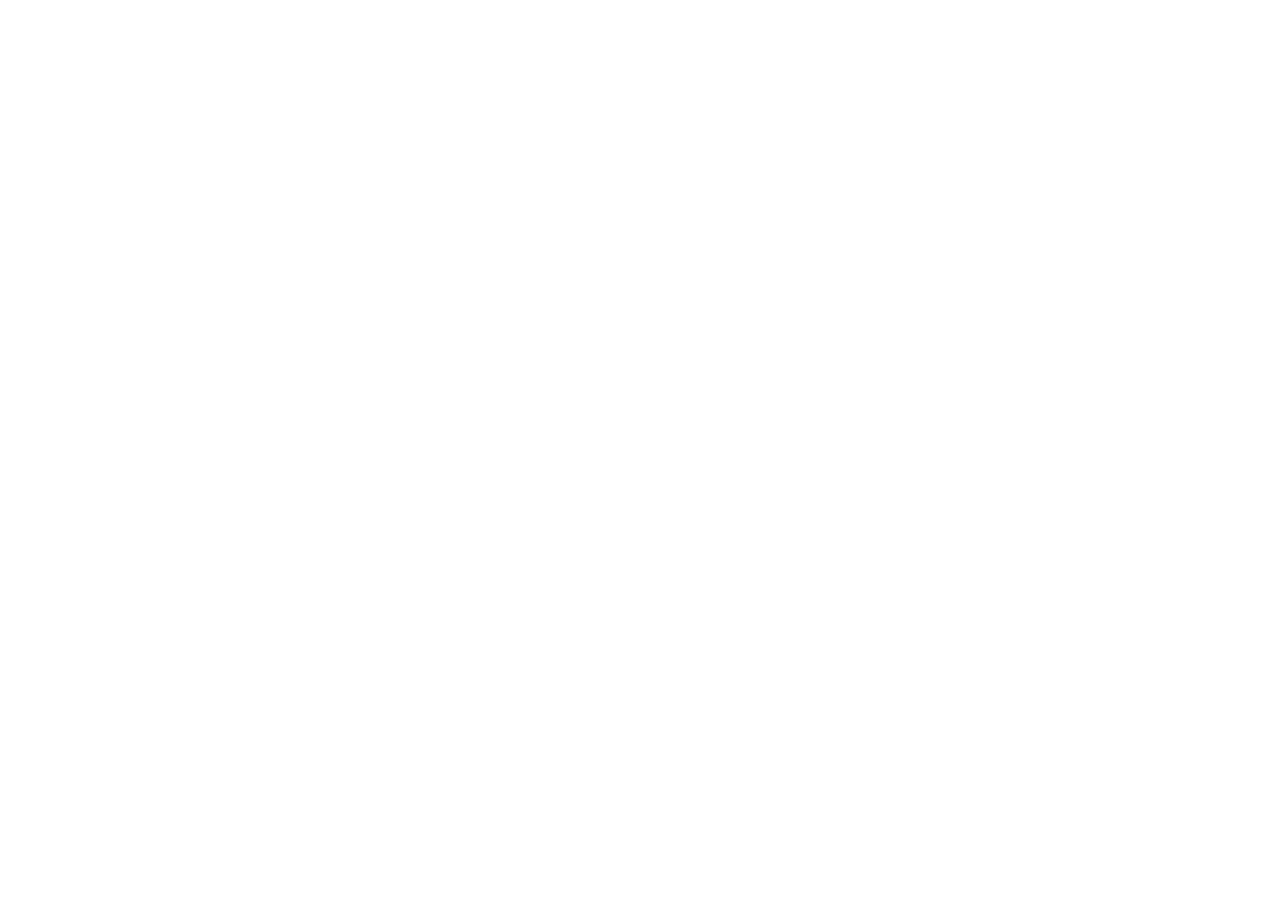
==== index.html @ a68afccc "添加login" ====
<!DOCTYPE html>
<html lang="en">

<head>
    <meta charset="UTF-8">
    <meta http-equiv="X-UA-Compatible" content="IE=edge">
    <meta name="viewport" content="width=device-width, initial-scale=1.0">
    <title>Document</title>
</head>

<body>

</body>

</html>
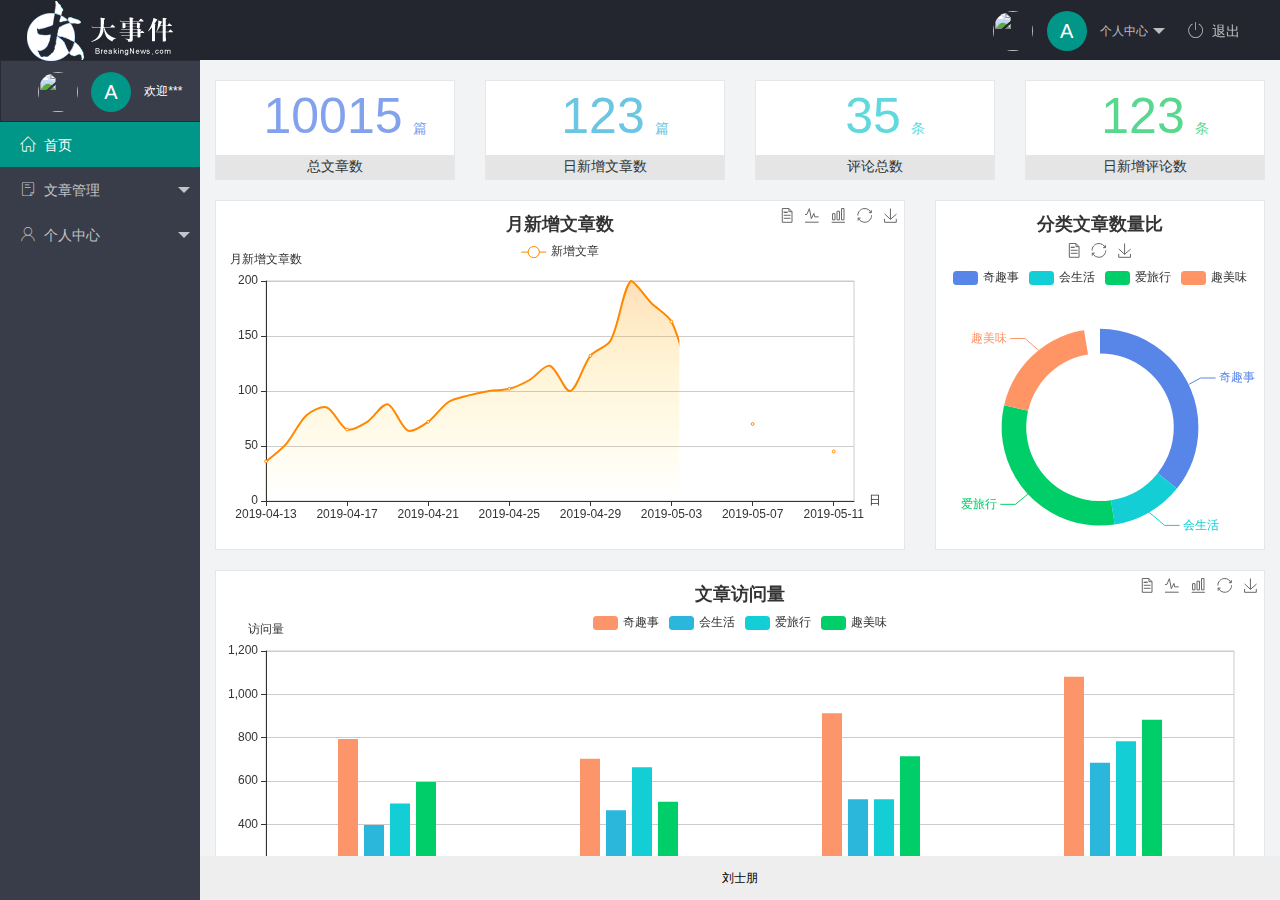
==== commit f83ea9ed: "完成了index的操作" ====
--- a/index.html
+++ b/index.html
@@ -5,10 +5,97 @@
     <meta charset="UTF-8">
     <meta http-equiv="X-UA-Compatible" content="IE=edge">
     <meta name="viewport" content="width=device-width, initial-scale=1.0">
+    <link rel="stylesheet" href="./assets/lib/layui/css/layui.css">
+    <link rel="stylesheet" href="./assets/fonts/iconfont.css">
+
+    <link rel="stylesheet" href="./assets/css/index.css">
+
     <title>Document</title>
 </head>
 
 <body>
+    <div class="layui-layout layui-layout-admin">
+        <div class="layui-header">
+            <div class="layui-logo">
+                <img src="./assets/images/logo.png" alt="">
+            </div>
+            <!-- 头部区域（可配合layui 已有的水平导航） -->
+            <ul class="layui-nav layui-layout-left">
+                <!-- 移动端显示 -->
+                <li class="layui-nav-item layui-show-xs-inline-block layui-hide-sm" lay-header-event="menuLeft">
+                    <i class="layui-icon layui-icon-spread-left"></i>
+                </li>
+            </ul>
+            <ul class="layui-nav layui-layout-right">
+                <li class="layui-nav-item layui-hide layui-show-md-inline-block">
+                    <a href="javascript:;" class="userinfo">
+                        <img src="https://tva1.sinaimg.cn/crop.0.0.118.118.180/5db11ff4gw1e77d3nqrv8j203b03cweg.jpg"
+                            class="layui-nav-img">
+                        <span class="text-avatar">A</span>
+                        个人中心
+                    </a>
+                    <dl class="layui-nav-child">
+                        <dd><a href="">基本资料</a></dd>
+                        <dd><a href="">更换头像</a></dd>
+                        <dd><a href="">重置密码</a></dd>
+                    </dl>
+                </li>
+                <li class="layui-nav-item" lay-header-event="menuRight" lay-unselect>
+                    <a href="javascript:;" id="btnLogout"><span class="iconfont icon-tuichu"></span>退出</a>
+                </li>
+            </ul>
+        </div>
+
+        <div class="layui-side layui-bg-black">
+            <div class="layui-side-scroll">
+                <div class="userinfo">
+                    <img src="https://tva1.sinaimg.cn/crop.0.0.118.118.180/5db11ff4gw1e77d3nqrv8j203b03cweg.jpg"
+                        class="layui-nav-img">
+                    <span class="text-avatar">A</span>
+
+                    <span id="welcome">欢迎***</span>
+                </div>
+
+                <!-- 左侧导航区域（可配合layui已有的垂直导航） -->
+                <ul class="layui-nav layui-nav-tree" lay-shrink="all">
+
+                    <li class="layui-nav-item layui-this">
+                        <a href="./home/dashboard.html" target="fm"><span class="iconfont icon-home"></span>首页</a>
+                    </li>
+                    <li class="layui-nav-item ">
+                        <a class="" href="javascript:;"><span class="iconfont icon-16"></span>文章管理</a>
+                        <dl class="layui-nav-child  ">
+                            <dd><a href="javascript:;"><i class="layui-icon layui-icon-app"></i>文章类别</a></dd>
+                            <dd><a href="javascript:;"><i class="layui-icon layui-icon-app"></i>文章列表</a></dd>
+                            <dd><a href="javascript:;"><i class="layui-icon layui-icon-app"></i>发布文章</a></dd>
+                        </dl>
+                    </li>
+                    <li class="layui-nav-item">
+                        <a href="javascript:;"><span class="iconfont icon-user"></span>个人中心</a>
+                        <dl class="layui-nav-child">
+                            <dd><a href="javascript:;">基本资料</a></dd>
+                            <dd><a href="javascript:;">更换头像</a></dd>
+                            <dd><a href="javascript:;">重置密码</a></dd>
+                        </dl>
+                    </li>
+                </ul>
+            </div>
+        </div>
+
+        <div class="layui-body">
+            <!-- 内容主体区域 -->
+            <iframe src="./home/dashboard.html" frameborder="0" name="fm" class="fm"></iframe>
+        </div>
+
+        <div class="layui-footer">
+            <!-- 底部固定区域 -->
+            刘士朋
+        </div>
+    </div>
+    <script src="./assets/lib/layui/layui.all.js"></script>
+    <script src="./assets/lib/jquery.js"></script>
+    <script src="./assets/js/baseAPI.js"></script>
+    <script src="./assets/js/index.js"></script>
 
 </body>
 
--- a/assets/lib/layui/css/layui.css
+++ b/assets/lib/layui/css/layui.css
@@ -0,0 +1,2 @@
+/** layui-v2.5.5 MIT License By https://www.layui.com */
+ .layui-inline,img{display:inline-block;vertical-align:middle}h1,h2,h3,h4,h5,h6{font-weight:400}.layui-edge,.layui-header,.layui-inline,.layui-main{position:relative}.layui-body,.layui-edge,.layui-elip{overflow:hidden}.layui-btn,.layui-edge,.layui-inline,img{vertical-align:middle}.layui-btn,.layui-disabled,.layui-icon,.layui-unselect{-moz-user-select:none;-webkit-user-select:none;-ms-user-select:none}.layui-elip,.layui-form-checkbox span,.layui-form-pane .layui-form-label{text-overflow:ellipsis;white-space:nowrap}.layui-breadcrumb,.layui-tree-btnGroup{visibility:hidden}blockquote,body,button,dd,div,dl,dt,form,h1,h2,h3,h4,h5,h6,input,li,ol,p,pre,td,textarea,th,ul{margin:0;padding:0;-webkit-tap-highlight-color:rgba(0,0,0,0)}a:active,a:hover{outline:0}img{border:none}li{list-style:none}table{border-collapse:collapse;border-spacing:0}h4,h5,h6{font-size:100%}button,input,optgroup,option,select,textarea{font-family:inherit;font-size:inherit;font-style:inherit;font-weight:inherit;outline:0}pre{white-space:pre-wrap;white-space:-moz-pre-wrap;white-space:-pre-wrap;white-space:-o-pre-wrap;word-wrap:break-word}body{line-height:24px;font:14px Helvetica Neue,Helvetica,PingFang SC,Tahoma,Arial,sans-serif}hr{height:1px;margin:10px 0;border:0;clear:both}a{color:#333;text-decoration:none}a:hover{color:#777}a cite{font-style:normal;*cursor:pointer}.layui-border-box,.layui-border-box *{box-sizing:border-box}.layui-box,.layui-box *{box-sizing:content-box}.layui-clear{clear:both;*zoom:1}.layui-clear:after{content:'\20';clear:both;*zoom:1;display:block;height:0}.layui-inline{*display:inline;*zoom:1}.layui-edge{display:inline-block;width:0;height:0;border-width:6px;border-style:dashed;border-color:transparent}.layui-edge-top{top:-4px;border-bottom-color:#999;border-bottom-style:solid}.layui-edge-right{border-left-color:#999;border-left-style:solid}.layui-edge-bottom{top:2px;border-top-color:#999;border-top-style:solid}.layui-edge-left{border-right-color:#999;border-right-style:solid}.layui-disabled,.layui-disabled:hover{color:#d2d2d2!important;cursor:not-allowed!important}.layui-circle{border-radius:100%}.layui-show{display:block!important}.layui-hide{display:none!important}@font-face{font-family:layui-icon;src:url(../font/iconfont.eot?v=250);src:url(../font/iconfont.eot?v=250#iefix) format('embedded-opentype'),url(../font/iconfont.woff2?v=250) format('woff2'),url(../font/iconfont.woff?v=250) format('woff'),url(../font/iconfont.ttf?v=250) format('truetype'),url(../font/iconfont.svg?v=250#layui-icon) format('svg')}.layui-icon{font-family:layui-icon!important;font-size:16px;font-style:normal;-webkit-font-smoothing:antialiased;-moz-osx-font-smoothing:grayscale}.layui-icon-reply-fill:before{content:"\e611"}.layui-icon-set-fill:before{content:"\e614"}.layui-icon-menu-fill:before{content:"\e60f"}.layui-icon-search:before{content:"\e615"}.layui-icon-share:before{content:"\e641"}.layui-icon-set-sm:before{content:"\e620"}.layui-icon-engine:before{content:"\e628"}.layui-icon-close:before{content:"\1006"}.layui-icon-close-fill:before{content:"\1007"}.layui-icon-chart-screen:before{content:"\e629"}.layui-icon-star:before{content:"\e600"}.layui-icon-circle-dot:before{content:"\e617"}.layui-icon-chat:before{content:"\e606"}.layui-icon-release:before{content:"\e609"}.layui-icon-list:before{content:"\e60a"}.layui-icon-chart:before{content:"\e62c"}.layui-icon-ok-circle:before{content:"\1005"}.layui-icon-layim-theme:before{content:"\e61b"}.layui-icon-table:before{content:"\e62d"}.layui-icon-right:before{content:"\e602"}.layui-icon-left:before{content:"\e603"}.layui-icon-cart-simple:before{content:"\e698"}.layui-icon-face-cry:before{content:"\e69c"}.layui-icon-face-smile:before{content:"\e6af"}.layui-icon-survey:before{content:"\e6b2"}.layui-icon-tree:before{content:"\e62e"}.layui-icon-upload-circle:before{content:"\e62f"}.layui-icon-add-circle:before{content:"\e61f"}.layui-icon-download-circle:before{content:"\e601"}.layui-icon-templeate-1:before{content:"\e630"}.layui-icon-util:before{content:"\e631"}.layui-icon-face-surprised:before{content:"\e664"}.layui-icon-edit:before{content:"\e642"}.layui-icon-speaker:before{content:"\e645"}.layui-icon-down:before{content:"\e61a"}.layui-icon-file:before{content:"\e621"}.layui-icon-layouts:before{content:"\e632"}.layui-icon-rate-half:before{content:"\e6c9"}.layui-icon-add-circle-fine:before{content:"\e608"}.layui-icon-prev-circle:before{content:"\e633"}.layui-icon-read:before{content:"\e705"}.layui-icon-404:before{content:"\e61c"}.layui-icon-carousel:before{content:"\e634"}.layui-icon-help:before{content:"\e607"}.layui-icon-code-circle:before{content:"\e635"}.layui-icon-water:before{content:"\e636"}.layui-icon-username:before{content:"\e66f"}.layui-icon-find-fill:before{content:"\e670"}.layui-icon-about:before{content:"\e60b"}.layui-icon-location:before{content:"\e715"}.layui-icon-up:before{content:"\e619"}.layui-icon-pause:before{content:"\e651"}.layui-icon-date:before{content:"\e637"}.layui-icon-layim-uploadfile:before{content:"\e61d"}.layui-icon-delete:before{content:"\e640"}.layui-icon-play:before{content:"\e652"}.layui-icon-top:before{content:"\e604"}.layui-icon-friends:before{content:"\e612"}.layui-icon-refresh-3:before{content:"\e9aa"}.layui-icon-ok:before{content:"\e605"}.layui-icon-layer:before{content:"\e638"}.layui-icon-face-smile-fine:before{content:"\e60c"}.layui-icon-dollar:before{content:"\e659"}.layui-icon-group:before{content:"\e613"}.layui-icon-layim-download:before{content:"\e61e"}.layui-icon-picture-fine:before{content:"\e60d"}.layui-icon-link:before{content:"\e64c"}.layui-icon-diamond:before{content:"\e735"}.layui-icon-log:before{content:"\e60e"}.layui-icon-rate-solid:before{content:"\e67a"}.layui-icon-fonts-del:before{content:"\e64f"}.layui-icon-unlink:before{content:"\e64d"}.layui-icon-fonts-clear:before{content:"\e639"}.layui-icon-triangle-r:before{content:"\e623"}.layui-icon-circle:before{content:"\e63f"}.layui-icon-radio:before{content:"\e643"}.layui-icon-align-center:before{content:"\e647"}.layui-icon-align-right:before{content:"\e648"}.layui-icon-align-left:before{content:"\e649"}.layui-icon-loading-1:before{content:"\e63e"}.layui-icon-return:before{content:"\e65c"}.layui-icon-fonts-strong:before{content:"\e62b"}.layui-icon-upload:before{content:"\e67c"}.layui-icon-dialogue:before{content:"\e63a"}.layui-icon-video:before{content:"\e6ed"}.layui-icon-headset:before{content:"\e6fc"}.layui-icon-cellphone-fine:before{content:"\e63b"}.layui-icon-add-1:before{content:"\e654"}.layui-icon-face-smile-b:before{content:"\e650"}.layui-icon-fonts-html:before{content:"\e64b"}.layui-icon-form:before{content:"\e63c"}.layui-icon-cart:before{content:"\e657"}.layui-icon-camera-fill:before{content:"\e65d"}.layui-icon-tabs:before{content:"\e62a"}.layui-icon-fonts-code:before{content:"\e64e"}.layui-icon-fire:before{content:"\e756"}.layui-icon-set:before{content:"\e716"}.layui-icon-fonts-u:before{content:"\e646"}.layui-icon-triangle-d:before{content:"\e625"}.layui-icon-tips:before{content:"\e702"}.layui-icon-picture:before{content:"\e64a"}.layui-icon-more-vertical:before{content:"\e671"}.layui-icon-flag:before{content:"\e66c"}.layui-icon-loading:before{content:"\e63d"}.layui-icon-fonts-i:before{content:"\e644"}.layui-icon-refresh-1:before{content:"\e666"}.layui-icon-rmb:before{content:"\e65e"}.layui-icon-home:before{content:"\e68e"}.layui-icon-user:before{content:"\e770"}.layui-icon-notice:before{content:"\e667"}.layui-icon-login-weibo:before{content:"\e675"}.layui-icon-voice:before{content:"\e688"}.layui-icon-upload-drag:before{content:"\e681"}.layui-icon-login-qq:before{content:"\e676"}.layui-icon-snowflake:before{content:"\e6b1"}.layui-icon-file-b:before{content:"\e655"}.layui-icon-template:before{content:"\e663"}.layui-icon-auz:before{content:"\e672"}.layui-icon-console:before{content:"\e665"}.layui-icon-app:before{content:"\e653"}.layui-icon-prev:before{content:"\e65a"}.layui-icon-website:before{content:"\e7ae"}.layui-icon-next:before{content:"\e65b"}.layui-icon-component:before{content:"\e857"}.layui-icon-more:before{content:"\e65f"}.layui-icon-login-wechat:before{content:"\e677"}.layui-icon-shrink-right:before{content:"\e668"}.layui-icon-spread-left:before{content:"\e66b"}.layui-icon-camera:before{content:"\e660"}.layui-icon-note:before{content:"\e66e"}.layui-icon-refresh:before{content:"\e669"}.layui-icon-female:before{content:"\e661"}.layui-icon-male:before{content:"\e662"}.layui-icon-password:before{content:"\e673"}.layui-icon-senior:before{content:"\e674"}.layui-icon-theme:before{content:"\e66a"}.layui-icon-tread:before{content:"\e6c5"}.layui-icon-praise:before{content:"\e6c6"}.layui-icon-star-fill:before{content:"\e658"}.layui-icon-rate:before{content:"\e67b"}.layui-icon-template-1:before{content:"\e656"}.layui-icon-vercode:before{content:"\e679"}.layui-icon-cellphone:before{content:"\e678"}.layui-icon-screen-full:before{content:"\e622"}.layui-icon-screen-restore:before{content:"\e758"}.layui-icon-cols:before{content:"\e610"}.layui-icon-export:before{content:"\e67d"}.layui-icon-print:before{content:"\e66d"}.layui-icon-slider:before{content:"\e714"}.layui-icon-addition:before{content:"\e624"}.layui-icon-subtraction:before{content:"\e67e"}.layui-icon-service:before{content:"\e626"}.layui-icon-transfer:before{content:"\e691"}.layui-main{width:1140px;margin:0 auto}.layui-header{z-index:1000;height:60px}.layui-header a:hover{transition:all .5s;-webkit-transition:all .5s}.layui-side{position:fixed;left:0;top:0;bottom:0;z-index:999;width:200px;overflow-x:hidden}.layui-side-scroll{position:relative;width:220px;height:100%;overflow-x:hidden}.layui-body{position:absolute;left:200px;right:0;top:0;bottom:0;z-index:998;width:auto;overflow-y:auto;box-sizing:border-box}.layui-layout-body{overflow:hidden}.layui-layout-admin .layui-header{background-color:#23262E}.layui-layout-admin .layui-side{top:60px;width:200px;overflow-x:hidden}.layui-layout-admin .layui-body{position:fixed;top:60px;bottom:44px}.layui-layout-admin .layui-main{width:auto;margin:0 15px}.layui-layout-admin .layui-footer{position:fixed;left:200px;right:0;bottom:0;height:44px;line-height:44px;padding:0 15px;background-color:#eee}.layui-layout-admin .layui-logo{position:absolute;left:0;top:0;width:200px;height:100%;line-height:60px;text-align:center;color:#009688;font-size:16px}.layui-layout-admin .layui-header .layui-nav{background:0 0}.layui-layout-left{position:absolute!important;left:200px;top:0}.layui-layout-right{position:absolute!important;right:0;top:0}.layui-container{position:relative;margin:0 auto;padding:0 15px;box-sizing:border-box}.layui-fluid{position:relative;margin:0 auto;padding:0 15px}.layui-row:after,.layui-row:before{content:'';display:block;clear:both}.layui-col-lg1,.layui-col-lg10,.layui-col-lg11,.layui-col-lg12,.layui-col-lg2,.layui-col-lg3,.layui-col-lg4,.layui-col-lg5,.layui-col-lg6,.layui-col-lg7,.layui-col-lg8,.layui-col-lg9,.layui-col-md1,.layui-col-md10,.layui-col-md11,.layui-col-md12,.layui-col-md2,.layui-col-md3,.layui-col-md4,.layui-col-md5,.layui-col-md6,.layui-col-md7,.layui-col-md8,.layui-col-md9,.layui-col-sm1,.layui-col-sm10,.layui-col-sm11,.layui-col-sm12,.layui-col-sm2,.layui-col-sm3,.layui-col-sm4,.layui-col-sm5,.layui-col-sm6,.layui-col-sm7,.layui-col-sm8,.layui-col-sm9,.layui-col-xs1,.layui-col-xs10,.layui-col-xs11,.layui-col-xs12,.layui-col-xs2,.layui-col-xs3,.layui-col-xs4,.layui-col-xs5,.layui-col-xs6,.layui-col-xs7,.layui-col-xs8,.layui-col-xs9{position:relative;display:block;box-sizing:border-box}.layui-col-xs1,.layui-col-xs10,.layui-col-xs11,.layui-col-xs12,.layui-col-xs2,.layui-col-xs3,.layui-col-xs4,.layui-col-xs5,.layui-col-xs6,.layui-col-xs7,.layui-col-xs8,.layui-col-xs9{float:left}.layui-col-xs1{width:8.33333333%}.layui-col-xs2{width:16.66666667%}.layui-col-xs3{width:25%}.layui-col-xs4{width:33.33333333%}.layui-col-xs5{width:41.66666667%}.layui-col-xs6{width:50%}.layui-col-xs7{width:58.33333333%}.layui-col-xs8{width:66.66666667%}.layui-col-xs9{width:75%}.layui-col-xs10{width:83.33333333%}.layui-col-xs11{width:91.66666667%}.layui-col-xs12{width:100%}.layui-col-xs-offset1{margin-left:8.33333333%}.layui-col-xs-offset2{margin-left:16.66666667%}.layui-col-xs-offset3{margin-left:25%}.layui-col-xs-offset4{margin-left:33.33333333%}.layui-col-xs-offset5{margin-left:41.66666667%}.layui-col-xs-offset6{margin-left:50%}.layui-col-xs-offset7{margin-left:58.33333333%}.layui-col-xs-offset8{margin-left:66.66666667%}.layui-col-xs-offset9{margin-left:75%}.layui-col-xs-offset10{margin-left:83.33333333%}.layui-col-xs-offset11{margin-left:91.66666667%}.layui-col-xs-offset12{margin-left:100%}@media screen and (max-width:768px){.layui-hide-xs{display:none!important}.layui-show-xs-block{display:block!important}.layui-show-xs-inline{display:inline!important}.layui-show-xs-inline-block{display:inline-block!important}}@media screen and (min-width:768px){.layui-container{width:750px}.layui-hide-sm{display:none!important}.layui-show-sm-block{display:block!important}.layui-show-sm-inline{display:inline!important}.layui-show-sm-inline-block{display:inline-block!important}.layui-col-sm1,.layui-col-sm10,.layui-col-sm11,.layui-col-sm12,.layui-col-sm2,.layui-col-sm3,.layui-col-sm4,.layui-col-sm5,.layui-col-sm6,.layui-col-sm7,.layui-col-sm8,.layui-col-sm9{float:left}.layui-col-sm1{width:8.33333333%}.layui-col-sm2{width:16.66666667%}.layui-col-sm3{width:25%}.layui-col-sm4{width:33.33333333%}.layui-col-sm5{width:41.66666667%}.layui-col-sm6{width:50%}.layui-col-sm7{width:58.33333333%}.layui-col-sm8{width:66.66666667%}.layui-col-sm9{width:75%}.layui-col-sm10{width:83.33333333%}.layui-col-sm11{width:91.66666667%}.layui-col-sm12{width:100%}.layui-col-sm-offset1{margin-left:8.33333333%}.layui-col-sm-offset2{margin-left:16.66666667%}.layui-col-sm-offset3{margin-left:25%}.layui-col-sm-offset4{margin-left:33.33333333%}.layui-col-sm-offset5{margin-left:41.66666667%}.layui-col-sm-offset6{margin-left:50%}.layui-col-sm-offset7{margin-left:58.33333333%}.layui-col-sm-offset8{margin-left:66.66666667%}.layui-col-sm-offset9{margin-left:75%}.layui-col-sm-offset10{margin-left:83.33333333%}.layui-col-sm-offset11{margin-left:91.66666667%}.layui-col-sm-offset12{margin-left:100%}}@media screen and (min-width:992px){.layui-container{width:970px}.layui-hide-md{display:none!important}.layui-show-md-block{display:block!important}.layui-show-md-inline{display:inline!important}.layui-show-md-inline-block{display:inline-block!important}.layui-col-md1,.layui-col-md10,.layui-col-md11,.layui-col-md12,.layui-col-md2,.layui-col-md3,.layui-col-md4,.layui-col-md5,.layui-col-md6,.layui-col-md7,.layui-col-md8,.layui-col-md9{float:left}.layui-col-md1{width:8.33333333%}.layui-col-md2{width:16.66666667%}.layui-col-md3{width:25%}.layui-col-md4{width:33.33333333%}.layui-col-md5{width:41.66666667%}.layui-col-md6{width:50%}.layui-col-md7{width:58.33333333%}.layui-col-md8{width:66.66666667%}.layui-col-md9{width:75%}.layui-col-md10{width:83.33333333%}.layui-col-md11{width:91.66666667%}.layui-col-md12{width:100%}.layui-col-md-offset1{margin-left:8.33333333%}.layui-col-md-offset2{margin-left:16.66666667%}.layui-col-md-offset3{margin-left:25%}.layui-col-md-offset4{margin-left:33.33333333%}.layui-col-md-offset5{margin-left:41.66666667%}.layui-col-md-offset6{margin-left:50%}.layui-col-md-offset7{margin-left:58.33333333%}.layui-col-md-offset8{margin-left:66.66666667%}.layui-col-md-offset9{margin-left:75%}.layui-col-md-offset10{margin-left:83.33333333%}.layui-col-md-offset11{margin-left:91.66666667%}.layui-col-md-offset12{margin-left:100%}}@media screen and (min-width:1200px){.layui-container{width:1170px}.layui-hide-lg{display:none!important}.layui-show-lg-block{display:block!important}.layui-show-lg-inline{display:inline!important}.layui-show-lg-inline-block{display:inline-block!important}.layui-col-lg1,.layui-col-lg10,.layui-col-lg11,.layui-col-lg12,.layui-col-lg2,.layui-col-lg3,.layui-col-lg4,.layui-col-lg5,.layui-col-lg6,.layui-col-lg7,.layui-col-lg8,.layui-col-lg9{float:left}.layui-col-lg1{width:8.33333333%}.layui-col-lg2{width:16.66666667%}.layui-col-lg3{width:25%}.layui-col-lg4{width:33.33333333%}.layui-col-lg5{width:41.66666667%}.layui-col-lg6{width:50%}.layui-col-lg7{width:58.33333333%}.layui-col-lg8{width:66.66666667%}.layui-col-lg9{width:75%}.layui-col-lg10{width:83.33333333%}.layui-col-lg11{width:91.66666667%}.layui-col-lg12{width:100%}.layui-col-lg-offset1{margin-left:8.33333333%}.layui-col-lg-offset2{margin-left:16.66666667%}.layui-col-lg-offset3{margin-left:25%}.layui-col-lg-offset4{margin-left:33.33333333%}.layui-col-lg-offset5{margin-left:41.66666667%}.layui-col-lg-offset6{margin-left:50%}.layui-col-lg-offset7{margin-left:58.33333333%}.layui-col-lg-offset8{margin-left:66.66666667%}.layui-col-lg-offset9{margin-left:75%}.layui-col-lg-offset10{margin-left:83.33333333%}.layui-col-lg-offset11{margin-left:91.66666667%}.layui-col-lg-offset12{margin-left:100%}}.layui-col-space1{margin:-.5px}.layui-col-space1>*{padding:.5px}.layui-col-space3{margin:-1.5px}.layui-col-space3>*{padding:1.5px}.layui-col-space5{margin:-2.5px}.layui-col-space5>*{padding:2.5px}.layui-col-space8{margin:-3.5px}.layui-col-space8>*{padding:3.5px}.layui-col-space10{margin:-5px}.layui-col-space10>*{padding:5px}.layui-col-space12{margin:-6px}.layui-col-space12>*{padding:6px}.layui-col-space15{margin:-7.5px}.layui-col-space15>*{padding:7.5px}.layui-col-space18{margin:-9px}.layui-col-space18>*{padding:9px}.layui-col-space20{margin:-10px}.layui-col-space20>*{padding:10px}.layui-col-space22{margin:-11px}.layui-col-space22>*{padding:11px}.layui-col-space25{margin:-12.5px}.layui-col-space25>*{padding:12.5px}.layui-col-space30{margin:-15px}.layui-col-space30>*{padding:15px}.layui-btn,.layui-input,.layui-select,.layui-textarea,.layui-upload-button{outline:0;-webkit-appearance:none;transition:all .3s;-webkit-transition:all .3s;box-sizing:border-box}.layui-elem-quote{margin-bottom:10px;padding:15px;line-height:22px;border-left:5px solid #009688;border-radius:0 2px 2px 0;background-color:#f2f2f2}.layui-quote-nm{border-style:solid;border-width:1px 1px 1px 5px;background:0 0}.layui-elem-field{margin-bottom:10px;padding:0;border-width:1px;border-style:solid}.layui-elem-field legend{margin-left:20px;padding:0 10px;font-size:20px;font-weight:300}.layui-field-title{margin:10px 0 20px;border-width:1px 0 0}.layui-field-box{padding:10px 15px}.layui-field-title .layui-field-box{padding:10px 0}.layui-progress{position:relative;height:6px;border-radius:20px;background-color:#e2e2e2}.layui-progress-bar{position:absolute;left:0;top:0;width:0;max-width:100%;height:6px;border-radius:20px;text-align:right;background-color:#5FB878;transition:all .3s;-webkit-transition:all .3s}.layui-progress-big,.layui-progress-big .layui-progress-bar{height:18px;line-height:18px}.layui-progress-text{position:relative;top:-20px;line-height:18px;font-size:12px;color:#666}.layui-progress-big .layui-progress-text{position:static;padding:0 10px;color:#fff}.layui-collapse{border-width:1px;border-style:solid;border-radius:2px}.layui-colla-content,.layui-colla-item{border-top-width:1px;border-top-style:solid}.layui-colla-item:first-child{border-top:none}.layui-colla-title{position:relative;height:42px;line-height:42px;padding:0 15px 0 35px;color:#333;background-color:#f2f2f2;cursor:pointer;font-size:14px;overflow:hidden}.layui-colla-content{display:none;padding:10px 15px;line-height:22px;color:#666}.layui-colla-icon{position:absolute;left:15px;top:0;font-size:14px}.layui-card{margin-bottom:15px;border-radius:2px;background-color:#fff;box-shadow:0 1px 2px 0 rgba(0,0,0,.05)}.layui-card:last-child{margin-bottom:0}.layui-card-header{position:relative;height:42px;line-height:42px;padding:0 15px;border-bottom:1px solid #f6f6f6;color:#333;border-radius:2px 2px 0 0;font-size:14px}.layui-bg-black,.layui-bg-blue,.layui-bg-cyan,.layui-bg-green,.layui-bg-orange,.layui-bg-red{color:#fff!important}.layui-card-body{position:relative;padding:10px 15px;line-height:24px}.layui-card-body[pad15]{padding:15px}.layui-card-body[pad20]{padding:20px}.layui-card-body .layui-table{margin:5px 0}.layui-card .layui-tab{margin:0}.layui-panel-window{position:relative;padding:15px;border-radius:0;border-top:5px solid #E6E6E6;background-color:#fff}.layui-auxiliar-moving{position:fixed;left:0;right:0;top:0;bottom:0;width:100%;height:100%;background:0 0;z-index:9999999999}.layui-form-label,.layui-form-mid,.layui-form-select,.layui-input-block,.layui-input-inline,.layui-textarea{position:relative}.layui-bg-red{background-color:#FF5722!important}.layui-bg-orange{background-color:#FFB800!important}.layui-bg-green{background-color:#009688!important}.layui-bg-cyan{background-color:#2F4056!important}.layui-bg-blue{background-color:#1E9FFF!important}.layui-bg-black{background-color:#393D49!important}.layui-bg-gray{background-color:#eee!important;color:#666!important}.layui-badge-rim,.layui-colla-content,.layui-colla-item,.layui-collapse,.layui-elem-field,.layui-form-pane .layui-form-item[pane],.layui-form-pane .layui-form-label,.layui-input,.layui-layedit,.layui-layedit-tool,.layui-quote-nm,.layui-select,.layui-tab-bar,.layui-tab-card,.layui-tab-title,.layui-tab-title .layui-this:after,.layui-textarea{border-color:#e6e6e6}.layui-timeline-item:before,hr{background-color:#e6e6e6}.layui-text{line-height:22px;font-size:14px;color:#666}.layui-text h1,.layui-text h2,.layui-text h3{font-weight:500;color:#333}.layui-text h1{font-size:30px}.layui-text h2{font-size:24px}.layui-text h3{font-size:18px}.layui-text a:not(.layui-btn){color:#01AAED}.layui-text a:not(.layui-btn):hover{text-decoration:underline}.layui-text ul{padding:5px 0 5px 15px}.layui-text ul li{margin-top:5px;list-style-type:disc}.layui-text em,.layui-word-aux{color:#999!important;padding:0 5px!important}.layui-btn{display:inline-block;height:38px;line-height:38px;padding:0 18px;background-color:#009688;color:#fff;white-space:nowrap;text-align:center;font-size:14px;border:none;border-radius:2px;cursor:pointer}.layui-btn:hover{opacity:.8;filter:alpha(opacity=80);color:#fff}.layui-btn:active{opacity:1;filter:alpha(opacity=100)}.layui-btn+.layui-btn{margin-left:10px}.layui-btn-container{font-size:0}.layui-btn-container .layui-btn{margin-right:10px;margin-bottom:10px}.layui-btn-container .layui-btn+.layui-btn{margin-left:0}.layui-table .layui-btn-container .layui-btn{margin-bottom:9px}.layui-btn-radius{border-radius:100px}.layui-btn .layui-icon{margin-right:3px;font-size:18px;vertical-align:bottom;vertical-align:middle\9}.layui-btn-primary{border:1px solid #C9C9C9;background-color:#fff;color:#555}.layui-btn-primary:hover{border-color:#009688;color:#333}.layui-btn-normal{background-color:#1E9FFF}.layui-btn-warm{background-color:#FFB800}.layui-btn-danger{background-color:#FF5722}.layui-btn-checked{background-color:#5FB878}.layui-btn-disabled,.layui-btn-disabled:active,.layui-btn-disabled:hover{border:1px solid #e6e6e6;background-color:#FBFBFB;color:#C9C9C9;cursor:not-allowed;opacity:1}.layui-btn-lg{height:44px;line-height:44px;padding:0 25px;font-size:16px}.layui-btn-sm{height:30px;line-height:30px;padding:0 10px;font-size:12px}.layui-btn-sm i{font-size:16px!important}.layui-btn-xs{height:22px;line-height:22px;padding:0 5px;font-size:12px}.layui-btn-xs i{font-size:14px!important}.layui-btn-group{display:inline-block;vertical-align:middle;font-size:0}.layui-btn-group .layui-btn{margin-left:0!important;margin-right:0!important;border-left:1px solid rgba(255,255,255,.5);border-radius:0}.layui-btn-group .layui-btn-primary{border-left:none}.layui-btn-group .layui-btn-primary:hover{border-color:#C9C9C9;color:#009688}.layui-btn-group .layui-btn:first-child{border-left:none;border-radius:2px 0 0 2px}.layui-btn-group .layui-btn-primary:first-child{border-left:1px solid #c9c9c9}.layui-btn-group .layui-btn:last-child{border-radius:0 2px 2px 0}.layui-btn-group .layui-btn+.layui-btn{margin-left:0}.layui-btn-group+.layui-btn-group{margin-left:10px}.layui-btn-fluid{width:100%}.layui-input,.layui-select,.layui-textarea{height:38px;line-height:1.3;line-height:38px\9;border-width:1px;border-style:solid;background-color:#fff;border-radius:2px}.layui-input::-webkit-input-placeholder,.layui-select::-webkit-input-placeholder,.layui-textarea::-webkit-input-placeholder{line-height:1.3}.layui-input,.layui-textarea{display:block;width:100%;padding-left:10px}.layui-input:hover,.layui-textarea:hover{border-color:#D2D2D2!important}.layui-input:focus,.layui-textarea:focus{border-color:#C9C9C9!important}.layui-textarea{min-height:100px;height:auto;line-height:20px;padding:6px 10px;resize:vertical}.layui-select{padding:0 10px}.layui-form input[type=checkbox],.layui-form input[type=radio],.layui-form select{display:none}.layui-form [lay-ignore]{display:initial}.layui-form-item{margin-bottom:15px;clear:both;*zoom:1}.layui-form-item:after{content:'\20';clear:both;*zoom:1;display:block;height:0}.layui-form-label{float:left;display:block;padding:9px 15px;width:80px;font-weight:400;line-height:20px;text-align:right}.layui-form-label-col{display:block;float:none;padding:9px 0;line-height:20px;text-align:left}.layui-form-item .layui-inline{margin-bottom:5px;margin-right:10px}.layui-input-block{margin-left:110px;min-height:36px}.layui-input-inline{display:inline-block;vertical-align:middle}.layui-form-item .layui-input-inline{float:left;width:190px;margin-right:10px}.layui-form-text .layui-input-inline{width:auto}.layui-form-mid{float:left;display:block;padding:9px 0!important;line-height:20px;margin-right:10px}.layui-form-danger+.layui-form-select .layui-input,.layui-form-danger:focus{border-color:#FF5722!important}.layui-form-select .layui-input{padding-right:30px;cursor:pointer}.layui-form-select .layui-edge{position:absolute;right:10px;top:50%;margin-top:-3px;cursor:pointer;border-width:6px;border-top-color:#c2c2c2;border-top-style:solid;transition:all .3s;-webkit-transition:all .3s}.layui-form-select dl{display:none;position:absolute;left:0;top:42px;padding:5px 0;z-index:899;min-width:100%;border:1px solid #d2d2d2;max-height:300px;overflow-y:auto;background-color:#fff;border-radius:2px;box-shadow:0 2px 4px rgba(0,0,0,.12);box-sizing:border-box}.layui-form-select dl dd,.layui-form-select dl dt{padding:0 10px;line-height:36px;white-space:nowrap;overflow:hidden;text-overflow:ellipsis}.layui-form-select dl dt{font-size:12px;color:#999}.layui-form-select dl dd{cursor:pointer}.layui-form-select dl dd:hover{background-color:#f2f2f2;-webkit-transition:.5s all;transition:.5s all}.layui-form-select .layui-select-group dd{padding-left:20px}.layui-form-select dl dd.layui-select-tips{padding-left:10px!important;color:#999}.layui-form-select dl dd.layui-this{background-color:#5FB878;color:#fff}.layui-form-checkbox,.layui-form-select dl dd.layui-disabled{background-color:#fff}.layui-form-selected dl{display:block}.layui-form-checkbox,.layui-form-checkbox *,.layui-form-switch{display:inline-block;vertical-align:middle}.layui-form-selected .layui-edge{margin-top:-9px;-webkit-transform:rotate(180deg);transform:rotate(180deg);margin-top:-3px\9}:root .layui-form-selected .layui-edge{margin-top:-9px\0/IE9}.layui-form-selectup dl{top:auto;bottom:42px}.layui-select-none{margin:5px 0;text-align:center;color:#999}.layui-select-disabled .layui-disabled{border-color:#eee!important}.layui-select-disabled .layui-edge{border-top-color:#d2d2d2}.layui-form-checkbox{position:relative;height:30px;line-height:30px;margin-right:10px;padding-right:30px;cursor:pointer;font-size:0;-webkit-transition:.1s linear;transition:.1s linear;box-sizing:border-box}.layui-form-checkbox span{padding:0 10px;height:100%;font-size:14px;border-radius:2px 0 0 2px;background-color:#d2d2d2;color:#fff;overflow:hidden}.layui-form-checkbox:hover span{background-color:#c2c2c2}.layui-form-checkbox i{position:absolute;right:0;top:0;width:30px;height:28px;border:1px solid #d2d2d2;border-left:none;border-radius:0 2px 2px 0;color:#fff;font-size:20px;text-align:center}.layui-form-checkbox:hover i{border-color:#c2c2c2;color:#c2c2c2}.layui-form-checked,.layui-form-checked:hover{border-color:#5FB878}.layui-form-checked span,.layui-form-checked:hover span{background-color:#5FB878}.layui-form-checked i,.layui-form-checked:hover i{color:#5FB878}.layui-form-item .layui-form-checkbox{margin-top:4px}.layui-form-checkbox[lay-skin=primary]{height:auto!important;line-height:normal!important;min-width:18px;min-height:18px;border:none!important;margin-right:0;padding-left:28px;padding-right:0;background:0 0}.layui-form-checkbox[lay-skin=primary] span{padding-left:0;padding-right:15px;line-height:18px;background:0 0;color:#666}.layui-form-checkbox[lay-skin=primary] i{right:auto;left:0;width:16px;height:16px;line-height:16px;border:1px solid #d2d2d2;font-size:12px;border-radius:2px;background-color:#fff;-webkit-transition:.1s linear;transition:.1s linear}.layui-form-checkbox[lay-skin=primary]:hover i{border-color:#5FB878;color:#fff}.layui-form-checked[lay-skin=primary] i{border-color:#5FB878!important;background-color:#5FB878;color:#fff}.layui-checkbox-disbaled[lay-skin=primary] span{background:0 0!important;color:#c2c2c2}.layui-checkbox-disbaled[lay-skin=primary]:hover i{border-color:#d2d2d2}.layui-form-item .layui-form-checkbox[lay-skin=primary]{margin-top:10px}.layui-form-switch{position:relative;height:22px;line-height:22px;min-width:35px;padding:0 5px;margin-top:8px;border:1px solid #d2d2d2;border-radius:20px;cursor:pointer;background-color:#fff;-webkit-transition:.1s linear;transition:.1s linear}.layui-form-switch i{position:absolute;left:5px;top:3px;width:16px;height:16px;border-radius:20px;background-color:#d2d2d2;-webkit-transition:.1s linear;transition:.1s linear}.layui-form-switch em{position:relative;top:0;width:25px;margin-left:21px;padding:0!important;text-align:center!important;color:#999!important;font-style:normal!important;font-size:12px}.layui-form-onswitch{border-color:#5FB878;background-color:#5FB878}.layui-checkbox-disbaled,.layui-checkbox-disbaled i{border-color:#e2e2e2!important}.layui-form-onswitch i{left:100%;margin-left:-21px;background-color:#fff}.layui-form-onswitch em{margin-left:5px;margin-right:21px;color:#fff!important}.layui-checkbox-disbaled span{background-color:#e2e2e2!important}.layui-checkbox-disbaled:hover i{color:#fff!important}[lay-radio]{display:none}.layui-form-radio,.layui-form-radio *{display:inline-block;vertical-align:middle}.layui-form-radio{line-height:28px;margin:6px 10px 0 0;padding-right:10px;cursor:pointer;font-size:0}.layui-form-radio *{font-size:14px}.layui-form-radio>i{margin-right:8px;font-size:22px;color:#c2c2c2}.layui-form-radio>i:hover,.layui-form-radioed>i{color:#5FB878}.layui-radio-disbaled>i{color:#e2e2e2!important}.layui-form-pane .layui-form-label{width:110px;padding:8px 15px;height:38px;line-height:20px;border-width:1px;border-style:solid;border-radius:2px 0 0 2px;text-align:center;background-color:#FBFBFB;overflow:hidden;box-sizing:border-box}.layui-form-pane .layui-input-inline{margin-left:-1px}.layui-form-pane .layui-input-block{margin-left:110px;left:-1px}.layui-form-pane .layui-input{border-radius:0 2px 2px 0}.layui-form-pane .layui-form-text .layui-form-label{float:none;width:100%;border-radius:2px;box-sizing:border-box;text-align:left}.layui-form-pane .layui-form-text .layui-input-inline{display:block;margin:0;top:-1px;clear:both}.layui-form-pane .layui-form-text .layui-input-block{margin:0;left:0;top:-1px}.layui-form-pane .layui-form-text .layui-textarea{min-height:100px;border-radius:0 0 2px 2px}.layui-form-pane .layui-form-checkbox{margin:4px 0 4px 10px}.layui-form-pane .layui-form-radio,.layui-form-pane .layui-form-switch{margin-top:6px;margin-left:10px}.layui-form-pane .layui-form-item[pane]{position:relative;border-width:1px;border-style:solid}.layui-form-pane .layui-form-item[pane] .layui-form-label{position:absolute;left:0;top:0;height:100%;border-width:0 1px 0 0}.layui-form-pane .layui-form-item[pane] .layui-input-inline{margin-left:110px}@media screen and (max-width:450px){.layui-form-item .layui-form-label{text-overflow:ellipsis;overflow:hidden;white-space:nowrap}.layui-form-item .layui-inline{display:block;margin-right:0;margin-bottom:20px;clear:both}.layui-form-item .layui-inline:after{content:'\20';clear:both;display:block;height:0}.layui-form-item .layui-input-inline{display:block;float:none;left:-3px;width:auto;margin:0 0 10px 112px}.layui-form-item .layui-input-inline+.layui-form-mid{margin-left:110px;top:-5px;padding:0}.layui-form-item .layui-form-checkbox{margin-right:5px;margin-bottom:5px}}.layui-layedit{border-width:1px;border-style:solid;border-radius:2px}.layui-layedit-tool{padding:3px 5px;border-bottom-width:1px;border-bottom-style:solid;font-size:0}.layedit-tool-fixed{position:fixed;top:0;border-top:1px solid #e2e2e2}.layui-layedit-tool .layedit-tool-mid,.layui-layedit-tool .layui-icon{display:inline-block;vertical-align:middle;text-align:center;font-size:14px}.layui-layedit-tool .layui-icon{position:relative;width:32px;height:30px;line-height:30px;margin:3px 5px;color:#777;cursor:pointer;border-radius:2px}.layui-layedit-tool .layui-icon:hover{color:#393D49}.layui-layedit-tool .layui-icon:active{color:#000}.layui-layedit-tool .layedit-tool-active{background-color:#e2e2e2;color:#000}.layui-layedit-tool .layui-disabled,.layui-layedit-tool .layui-disabled:hover{color:#d2d2d2;cursor:not-allowed}.layui-layedit-tool .layedit-tool-mid{width:1px;height:18px;margin:0 10px;background-color:#d2d2d2}.layedit-tool-html{width:50px!important;font-size:30px!important}.layedit-tool-b,.layedit-tool-code,.layedit-tool-help{font-size:16px!important}.layedit-tool-d,.layedit-tool-face,.layedit-tool-image,.layedit-tool-unlink{font-size:18px!important}.layedit-tool-image input{position:absolute;font-size:0;left:0;top:0;width:100%;height:100%;opacity:.01;filter:Alpha(opacity=1);cursor:pointer}.layui-layedit-iframe iframe{display:block;width:100%}#LAY_layedit_code{overflow:hidden}.layui-laypage{display:inline-block;*display:inline;*zoom:1;vertical-align:middle;margin:10px 0;font-size:0}.layui-laypage>a:first-child,.layui-laypage>a:first-child em{border-radius:2px 0 0 2px}.layui-laypage>a:last-child,.layui-laypage>a:last-child em{border-radius:0 2px 2px 0}.layui-laypage>:first-child{margin-left:0!important}.layui-laypage>:last-child{margin-right:0!important}.layui-laypage a,.layui-laypage button,.layui-laypage input,.layui-laypage select,.layui-laypage span{border:1px solid #e2e2e2}.layui-laypage a,.layui-laypage span{display:inline-block;*display:inline;*zoom:1;vertical-align:middle;padding:0 15px;height:28px;line-height:28px;margin:0 -1px 5px 0;background-color:#fff;color:#333;font-size:12px}.layui-flow-more a *,.layui-laypage input,.layui-table-view select[lay-ignore]{display:inline-block}.layui-laypage a:hover{color:#009688}.layui-laypage em{font-style:normal}.layui-laypage .layui-laypage-spr{color:#999;font-weight:700}.layui-laypage a{text-decoration:none}.layui-laypage .layui-laypage-curr{position:relative}.layui-laypage .layui-laypage-curr em{position:relative;color:#fff}.layui-laypage .layui-laypage-curr .layui-laypage-em{position:absolute;left:-1px;top:-1px;padding:1px;width:100%;height:100%;background-color:#009688}.layui-laypage-em{border-radius:2px}.layui-laypage-next em,.layui-laypage-prev em{font-family:Sim sun;font-size:16px}.layui-laypage .layui-laypage-count,.layui-laypage .layui-laypage-limits,.layui-laypage .layui-laypage-refresh,.layui-laypage .layui-laypage-skip{margin-left:10px;margin-right:10px;padding:0;border:none}.layui-laypage .layui-laypage-limits,.layui-laypage .layui-laypage-refresh{vertical-align:top}.layui-laypage .layui-laypage-refresh i{font-size:18px;cursor:pointer}.layui-laypage select{height:22px;padding:3px;border-radius:2px;cursor:pointer}.layui-laypage .layui-laypage-skip{height:30px;line-height:30px;color:#999}.layui-laypage button,.layui-laypage input{height:30px;line-height:30px;border-radius:2px;vertical-align:top;background-color:#fff;box-sizing:border-box}.layui-laypage input{width:40px;margin:0 10px;padding:0 3px;text-align:center}.layui-laypage input:focus,.layui-laypage select:focus{border-color:#009688!important}.layui-laypage button{margin-left:10px;padding:0 10px;cursor:pointer}.layui-table,.layui-table-view{margin:10px 0}.layui-flow-more{margin:10px 0;text-align:center;color:#999;font-size:14px}.layui-flow-more a{height:32px;line-height:32px}.layui-flow-more a *{vertical-align:top}.layui-flow-more a cite{padding:0 20px;border-radius:3px;background-color:#eee;color:#333;font-style:normal}.layui-flow-more a cite:hover{opacity:.8}.layui-flow-more a i{font-size:30px;color:#737383}.layui-table{width:100%;background-color:#fff;color:#666}.layui-table tr{transition:all .3s;-webkit-transition:all .3s}.layui-table th{text-align:left;font-weight:400}.layui-table tbody tr:hover,.layui-table thead tr,.layui-table-click,.layui-table-header,.layui-table-hover,.layui-table-mend,.layui-table-patch,.layui-table-tool,.layui-table-total,.layui-table-total tr,.layui-table[lay-even] tr:nth-child(even){background-color:#f2f2f2}.layui-table td,.layui-table th,.layui-table-col-set,.layui-table-fixed-r,.layui-table-grid-down,.layui-table-header,.layui-table-page,.layui-table-tips-main,.layui-table-tool,.layui-table-total,.layui-table-view,.layui-table[lay-skin=line],.layui-table[lay-skin=row]{border-width:1px;border-style:solid;border-color:#e6e6e6}.layui-table td,.layui-table th{position:relative;padding:9px 15px;min-height:20px;line-height:20px;font-size:14px}.layui-table[lay-skin=line] td,.layui-table[lay-skin=line] th{border-width:0 0 1px}.layui-table[lay-skin=row] td,.layui-table[lay-skin=row] th{border-width:0 1px 0 0}.layui-table[lay-skin=nob] td,.layui-table[lay-skin=nob] th{border:none}.layui-table img{max-width:100px}.layui-table[lay-size=lg] td,.layui-table[lay-size=lg] th{padding:15px 30px}.layui-table-view .layui-table[lay-size=lg] .layui-table-cell{height:40px;line-height:40px}.layui-table[lay-size=sm] td,.layui-table[lay-size=sm] th{font-size:12px;padding:5px 10px}.layui-table-view .layui-table[lay-size=sm] .layui-table-cell{height:20px;line-height:20px}.layui-table[lay-data]{display:none}.layui-table-box{position:relative;overflow:hidden}.layui-table-view .layui-table{position:relative;width:auto;margin:0}.layui-table-view .layui-table[lay-skin=line]{border-width:0 1px 0 0}.layui-table-view .layui-table[lay-skin=row]{border-width:0 0 1px}.layui-table-view .layui-table td,.layui-table-view .layui-table th{padding:5px 0;border-top:none;border-left:none}.layui-table-view .layui-table th.layui-unselect .layui-table-cell span{cursor:pointer}.layui-table-view .layui-table td{cursor:default}.layui-table-view .layui-table td[data-edit=text]{cursor:text}.layui-table-view .layui-form-checkbox[lay-skin=primary] i{width:18px;height:18px}.layui-table-view .layui-form-radio{line-height:0;padding:0}.layui-table-view .layui-form-radio>i{margin:0;font-size:20px}.layui-table-init{position:absolute;left:0;top:0;width:100%;height:100%;text-align:center;z-index:110}.layui-table-init .layui-icon{position:absolute;left:50%;top:50%;margin:-15px 0 0 -15px;font-size:30px;color:#c2c2c2}.layui-table-header{border-width:0 0 1px;overflow:hidden}.layui-table-header .layui-table{margin-bottom:-1px}.layui-table-tool .layui-inline[lay-event]{position:relative;width:26px;height:26px;padding:5px;line-height:16px;margin-right:10px;text-align:center;color:#333;border:1px solid #ccc;cursor:pointer;-webkit-transition:.5s all;transition:.5s all}.layui-table-tool .layui-inline[lay-event]:hover{border:1px solid #999}.layui-table-tool-temp{padding-right:120px}.layui-table-tool-self{position:absolute;right:17px;top:10px}.layui-table-tool .layui-table-tool-self .layui-inline[lay-event]{margin:0 0 0 10px}.layui-table-tool-panel{position:absolute;top:29px;left:-1px;padding:5px 0;min-width:150px;min-height:40px;border:1px solid #d2d2d2;text-align:left;overflow-y:auto;background-color:#fff;box-shadow:0 2px 4px rgba(0,0,0,.12)}.layui-table-cell,.layui-table-tool-panel li{overflow:hidden;text-overflow:ellipsis;white-space:nowrap}.layui-table-tool-panel li{padding:0 10px;line-height:30px;-webkit-transition:.5s all;transition:.5s all}.layui-table-tool-panel li .layui-form-checkbox[lay-skin=primary]{width:100%;padding-left:28px}.layui-table-tool-panel li:hover{background-color:#f2f2f2}.layui-table-tool-panel li .layui-form-checkbox[lay-skin=primary] i{position:absolute;left:0;top:0}.layui-table-tool-panel li .layui-form-checkbox[lay-skin=primary] span{padding:0}.layui-table-tool .layui-table-tool-self .layui-table-tool-panel{left:auto;right:-1px}.layui-table-col-set{position:absolute;right:0;top:0;width:20px;height:100%;border-width:0 0 0 1px;background-color:#fff}.layui-table-sort{width:10px;height:20px;margin-left:5px;cursor:pointer!important}.layui-table-sort .layui-edge{position:absolute;left:5px;border-width:5px}.layui-table-sort .layui-table-sort-asc{top:3px;border-top:none;border-bottom-style:solid;border-bottom-color:#b2b2b2}.layui-table-sort .layui-table-sort-asc:hover{border-bottom-color:#666}.layui-table-sort .layui-table-sort-desc{bottom:5px;border-bottom:none;border-top-style:solid;border-top-color:#b2b2b2}.layui-table-sort .layui-table-sort-desc:hover{border-top-color:#666}.layui-table-sort[lay-sort=asc] .layui-table-sort-asc{border-bottom-color:#000}.layui-table-sort[lay-sort=desc] .layui-table-sort-desc{border-top-color:#000}.layui-table-cell{height:28px;line-height:28px;padding:0 15px;position:relative;box-sizing:border-box}.layui-table-cell .layui-form-checkbox[lay-skin=primary]{top:-1px;padding:0}.layui-table-cell .layui-table-link{color:#01AAED}.laytable-cell-checkbox,.laytable-cell-numbers,.laytable-cell-radio,.laytable-cell-space{padding:0;text-align:center}.layui-table-body{position:relative;overflow:auto;margin-right:-1px;margin-bottom:-1px}.layui-table-body .layui-none{line-height:26px;padding:15px;text-align:center;color:#999}.layui-table-fixed{position:absolute;left:0;top:0;z-index:101}.layui-table-fixed .layui-table-body{overflow:hidden}.layui-table-fixed-l{box-shadow:0 -1px 8px rgba(0,0,0,.08)}.layui-table-fixed-r{left:auto;right:-1px;border-width:0 0 0 1px;box-shadow:-1px 0 8px rgba(0,0,0,.08)}.layui-table-fixed-r .layui-table-header{position:relative;overflow:visible}.layui-table-mend{position:absolute;right:-49px;top:0;height:100%;width:50px}.layui-table-tool{position:relative;z-index:890;width:100%;min-height:50px;line-height:30px;padding:10px 15px;border-width:0 0 1px}.layui-table-tool .layui-btn-container{margin-bottom:-10px}.layui-table-page,.layui-table-total{border-width:1px 0 0;margin-bottom:-1px;overflow:hidden}.layui-table-page{position:relative;width:100%;padding:7px 7px 0;height:41px;font-size:12px;white-space:nowrap}.layui-table-page>div{height:26px}.layui-table-page .layui-laypage{margin:0}.layui-table-page .layui-laypage a,.layui-table-page .layui-laypage span{height:26px;line-height:26px;margin-bottom:10px;border:none;background:0 0}.layui-table-page .layui-laypage a,.layui-table-page .layui-laypage span.layui-laypage-curr{padding:0 12px}.layui-table-page .layui-laypage span{margin-left:0;padding:0}.layui-table-page .layui-laypage .layui-laypage-prev{margin-left:-7px!important}.layui-table-page .layui-laypage .layui-laypage-curr .layui-laypage-em{left:0;top:0;padding:0}.layui-table-page .layui-laypage button,.layui-table-page .layui-laypage input{height:26px;line-height:26px}.layui-table-page .layui-laypage input{width:40px}.layui-table-page .layui-laypage button{padding:0 10px}.layui-table-page select{height:18px}.layui-table-patch .layui-table-cell{padding:0;width:30px}.layui-table-edit{position:absolute;left:0;top:0;width:100%;height:100%;padding:0 14px 1px;border-radius:0;box-shadow:1px 1px 20px rgba(0,0,0,.15)}.layui-table-edit:focus{border-color:#5FB878!important}select.layui-table-edit{padding:0 0 0 10px;border-color:#C9C9C9}.layui-table-view .layui-form-checkbox,.layui-table-view .layui-form-radio,.layui-table-view .layui-form-switch{top:0;margin:0;box-sizing:content-box}.layui-table-view .layui-form-checkbox{top:-1px;height:26px;line-height:26px}.layui-table-view .layui-form-checkbox i{height:26px}.layui-table-grid .layui-table-cell{overflow:visible}.layui-table-grid-down{position:absolute;top:0;right:0;width:26px;height:100%;padding:5px 0;border-width:0 0 0 1px;text-align:center;background-color:#fff;color:#999;cursor:pointer}.layui-table-grid-down .layui-icon{position:absolute;top:50%;left:50%;margin:-8px 0 0 -8px}.layui-table-grid-down:hover{background-color:#fbfbfb}body .layui-table-tips .layui-layer-content{background:0 0;padding:0;box-shadow:0 1px 6px rgba(0,0,0,.12)}.layui-table-tips-main{margin:-44px 0 0 -1px;max-height:150px;padding:8px 15px;font-size:14px;overflow-y:scroll;background-color:#fff;color:#666}.layui-table-tips-c{position:absolute;right:-3px;top:-13px;width:20px;height:20px;padding:3px;cursor:pointer;background-color:#666;border-radius:50%;color:#fff}.layui-table-tips-c:hover{background-color:#777}.layui-table-tips-c:before{position:relative;right:-2px}.layui-upload-file{display:none!important;opacity:.01;filter:Alpha(opacity=1)}.layui-upload-drag,.layui-upload-form,.layui-upload-wrap{display:inline-block}.layui-upload-list{margin:10px 0}.layui-upload-choose{padding:0 10px;color:#999}.layui-upload-drag{position:relative;padding:30px;border:1px dashed #e2e2e2;background-color:#fff;text-align:center;cursor:pointer;color:#999}.layui-upload-drag .layui-icon{font-size:50px;color:#009688}.layui-upload-drag[lay-over]{border-color:#009688}.layui-upload-iframe{position:absolute;width:0;height:0;border:0;visibility:hidden}.layui-upload-wrap{position:relative;vertical-align:middle}.layui-upload-wrap .layui-upload-file{display:block!important;position:absolute;left:0;top:0;z-index:10;font-size:100px;width:100%;height:100%;opacity:.01;filter:Alpha(opacity=1);cursor:pointer}.layui-transfer-active,.layui-transfer-box{display:inline-block;vertical-align:middle}.layui-transfer-box,.layui-transfer-header,.layui-transfer-search{border-width:0;border-style:solid;border-color:#e6e6e6}.layui-transfer-box{position:relative;border-width:1px;width:200px;height:360px;border-radius:2px;background-color:#fff}.layui-transfer-box .layui-form-checkbox{width:100%;margin:0!important}.layui-transfer-header{height:38px;line-height:38px;padding:0 10px;border-bottom-width:1px}.layui-transfer-search{position:relative;padding:10px;border-bottom-width:1px}.layui-transfer-search .layui-input{height:32px;padding-left:30px;font-size:12px}.layui-transfer-search .layui-icon-search{position:absolute;left:20px;top:50%;margin-top:-8px;color:#666}.layui-transfer-active{margin:0 15px}.layui-transfer-active .layui-btn{display:block;margin:0;padding:0 15px;background-color:#5FB878;border-color:#5FB878;color:#fff}.layui-transfer-active .layui-btn-disabled{background-color:#FBFBFB;border-color:#e6e6e6;color:#C9C9C9}.layui-transfer-active .layui-btn:first-child{margin-bottom:15px}.layui-transfer-active .layui-btn .layui-icon{margin:0;font-size:14px!important}.layui-transfer-data{padding:5px 0;overflow:auto}.layui-transfer-data li{height:32px;line-height:32px;padding:0 10px}.layui-transfer-data li:hover{background-color:#f2f2f2;transition:.5s all}.layui-transfer-data .layui-none{padding:15px 10px;text-align:center;color:#999}.layui-nav{position:relative;padding:0 20px;background-color:#393D49;color:#fff;border-radius:2px;font-size:0;box-sizing:border-box}.layui-nav *{font-size:14px}.layui-nav .layui-nav-item{position:relative;display:inline-block;*display:inline;*zoom:1;vertical-align:middle;line-height:60px}.layui-nav .layui-nav-item a{display:block;padding:0 20px;color:#fff;color:rgba(255,255,255,.7);transition:all .3s;-webkit-transition:all .3s}.layui-nav .layui-this:after,.layui-nav-bar,.layui-nav-tree .layui-nav-itemed:after{position:absolute;left:0;top:0;width:0;height:5px;background-color:#5FB878;transition:all .2s;-webkit-transition:all .2s}.layui-nav-bar{z-index:1000}.layui-nav .layui-nav-item a:hover,.layui-nav .layui-this a{color:#fff}.layui-nav .layui-this:after{content:'';top:auto;bottom:0;width:100%}.layui-nav-img{width:30px;height:30px;margin-right:10px;border-radius:50%}.layui-nav .layui-nav-more{content:'';width:0;height:0;border-style:solid dashed dashed;border-color:#fff transparent transparent;overflow:hidden;cursor:pointer;transition:all .2s;-webkit-transition:all .2s;position:absolute;top:50%;right:3px;margin-top:-3px;border-width:6px;border-top-color:rgba(255,255,255,.7)}.layui-nav .layui-nav-mored,.layui-nav-itemed>a .layui-nav-more{margin-top:-9px;border-style:dashed dashed solid;border-color:transparent transparent #fff}.layui-nav-child{display:none;position:absolute;left:0;top:65px;min-width:100%;line-height:36px;padding:5px 0;box-shadow:0 2px 4px rgba(0,0,0,.12);border:1px solid #d2d2d2;background-color:#fff;z-index:100;border-radius:2px;white-space:nowrap}.layui-nav .layui-nav-child a{color:#333}.layui-nav .layui-nav-child a:hover{background-color:#f2f2f2;color:#000}.layui-nav-child dd{position:relative}.layui-nav .layui-nav-child dd.layui-this a,.layui-nav-child dd.layui-this{background-color:#5FB878;color:#fff}.layui-nav-child dd.layui-this:after{display:none}.layui-nav-tree{width:200px;padding:0}.layui-nav-tree .layui-nav-item{display:block;width:100%;line-height:45px}.layui-nav-tree .layui-nav-item a{position:relative;height:45px;line-height:45px;text-overflow:ellipsis;overflow:hidden;white-space:nowrap}.layui-nav-tree .layui-nav-item a:hover{background-color:#4E5465}.layui-nav-tree .layui-nav-bar{width:5px;height:0;background-color:#009688}.layui-nav-tree .layui-nav-child dd.layui-this,.layui-nav-tree .layui-nav-child dd.layui-this a,.layui-nav-tree .layui-this,.layui-nav-tree .layui-this>a,.layui-nav-tree .layui-this>a:hover{background-color:#009688;color:#fff}.layui-nav-tree .layui-this:after{display:none}.layui-nav-itemed>a,.layui-nav-tree .layui-nav-title a,.layui-nav-tree .layui-nav-title a:hover{color:#fff!important}.layui-nav-tree .layui-nav-child{position:relative;z-index:0;top:0;border:none;box-shadow:none}.layui-nav-tree .layui-nav-child a{height:40px;line-height:40px;color:#fff;color:rgba(255,255,255,.7)}.layui-nav-tree .layui-nav-child,.layui-nav-tree .layui-nav-child a:hover{background:0 0;color:#fff}.layui-nav-tree .layui-nav-more{right:10px}.layui-nav-itemed>.layui-nav-child{display:block;padding:0;background-color:rgba(0,0,0,.3)!important}.layui-nav-itemed>.layui-nav-child>.layui-this>.layui-nav-child{display:block}.layui-nav-side{position:fixed;top:0;bottom:0;left:0;overflow-x:hidden;z-index:999}.layui-bg-blue .layui-nav-bar,.layui-bg-blue .layui-nav-itemed:after,.layui-bg-blue .layui-this:after{background-color:#93D1FF}.layui-bg-blue .layui-nav-child dd.layui-this{background-color:#1E9FFF}.layui-bg-blue .layui-nav-itemed>a,.layui-nav-tree.layui-bg-blue .layui-nav-title a,.layui-nav-tree.layui-bg-blue .layui-nav-title a:hover{background-color:#007DDB!important}.layui-breadcrumb{font-size:0}.layui-breadcrumb>*{font-size:14px}.layui-breadcrumb a{color:#999!important}.layui-breadcrumb a:hover{color:#5FB878!important}.layui-breadcrumb a cite{color:#666;font-style:normal}.layui-breadcrumb span[lay-separator]{margin:0 10px;color:#999}.layui-tab{margin:10px 0;text-align:left!important}.layui-tab[overflow]>.layui-tab-title{overflow:hidden}.layui-tab-title{position:relative;left:0;height:40px;white-space:nowrap;font-size:0;border-bottom-width:1px;border-bottom-style:solid;transition:all .2s;-webkit-transition:all .2s}.layui-tab-title li{display:inline-block;*display:inline;*zoom:1;vertical-align:middle;font-size:14px;transition:all .2s;-webkit-transition:all .2s;position:relative;line-height:40px;min-width:65px;padding:0 15px;text-align:center;cursor:pointer}.layui-tab-title li a{display:block}.layui-tab-title .layui-this{color:#000}.layui-tab-title .layui-this:after{position:absolute;left:0;top:0;content:'';width:100%;height:41px;border-width:1px;border-style:solid;border-bottom-color:#fff;border-radius:2px 2px 0 0;box-sizing:border-box;pointer-events:none}.layui-tab-bar{position:absolute;right:0;top:0;z-index:10;width:30px;height:39px;line-height:39px;border-width:1px;border-style:solid;border-radius:2px;text-align:center;background-color:#fff;cursor:pointer}.layui-tab-bar .layui-icon{position:relative;display:inline-block;top:3px;transition:all .3s;-webkit-transition:all .3s}.layui-tab-item{display:none}.layui-tab-more{padding-right:30px;height:auto!important;white-space:normal!important}.layui-tab-more li.layui-this:after{border-bottom-color:#e2e2e2;border-radius:2px}.layui-tab-more .layui-tab-bar .layui-icon{top:-2px;top:3px\9;-webkit-transform:rotate(180deg);transform:rotate(180deg)}:root .layui-tab-more .layui-tab-bar .layui-icon{top:-2px\0/IE9}.layui-tab-content{padding:10px}.layui-tab-title li .layui-tab-close{position:relative;display:inline-block;width:18px;height:18px;line-height:20px;margin-left:8px;top:1px;text-align:center;font-size:14px;color:#c2c2c2;transition:all .2s;-webkit-transition:all .2s}.layui-tab-title li .layui-tab-close:hover{border-radius:2px;background-color:#FF5722;color:#fff}.layui-tab-brief>.layui-tab-title .layui-this{color:#009688}.layui-tab-brief>.layui-tab-more li.layui-this:after,.layui-tab-brief>.layui-tab-title .layui-this:after{border:none;border-radius:0;border-bottom:2px solid #5FB878}.layui-tab-brief[overflow]>.layui-tab-title .layui-this:after{top:-1px}.layui-tab-card{border-width:1px;border-style:solid;border-radius:2px;box-shadow:0 2px 5px 0 rgba(0,0,0,.1)}.layui-tab-card>.layui-tab-title{background-color:#f2f2f2}.layui-tab-card>.layui-tab-title li{margin-right:-1px;margin-left:-1px}.layui-tab-card>.layui-tab-title .layui-this{background-color:#fff}.layui-tab-card>.layui-tab-title .layui-this:after{border-top:none;border-width:1px;border-bottom-color:#fff}.layui-tab-card>.layui-tab-title .layui-tab-bar{height:40px;line-height:40px;border-radius:0;border-top:none;border-right:none}.layui-tab-card>.layui-tab-more .layui-this{background:0 0;color:#5FB878}.layui-tab-card>.layui-tab-more .layui-this:after{border:none}.layui-timeline{padding-left:5px}.layui-timeline-item{position:relative;padding-bottom:20px}.layui-timeline-axis{position:absolute;left:-5px;top:0;z-index:10;width:20px;height:20px;line-height:20px;background-color:#fff;color:#5FB878;border-radius:50%;text-align:center;cursor:pointer}.layui-timeline-axis:hover{color:#FF5722}.layui-timeline-item:before{content:'';position:absolute;left:5px;top:0;z-index:0;width:1px;height:100%}.layui-timeline-item:last-child:before{display:none}.layui-timeline-item:first-child:before{display:block}.layui-timeline-content{padding-left:25px}.layui-timeline-title{position:relative;margin-bottom:10px}.layui-badge,.layui-badge-dot,.layui-badge-rim{position:relative;display:inline-block;padding:0 6px;font-size:12px;text-align:center;background-color:#FF5722;color:#fff;border-radius:2px}.layui-badge{height:18px;line-height:18px}.layui-badge-dot{width:8px;height:8px;padding:0;border-radius:50%}.layui-badge-rim{height:18px;line-height:18px;border-width:1px;border-style:solid;background-color:#fff;color:#666}.layui-btn .layui-badge,.layui-btn .layui-badge-dot{margin-left:5px}.layui-nav .layui-badge,.layui-nav .layui-badge-dot{position:absolute;top:50%;margin:-8px 6px 0}.layui-tab-title .layui-badge,.layui-tab-title .layui-badge-dot{left:5px;top:-2px}.layui-carousel{position:relative;left:0;top:0;background-color:#f8f8f8}.layui-carousel>[carousel-item]{position:relative;width:100%;height:100%;overflow:hidden}.layui-carousel>[carousel-item]:before{position:absolute;content:'\e63d';left:50%;top:50%;width:100px;line-height:20px;margin:-10px 0 0 -50px;text-align:center;color:#c2c2c2;font-family:layui-icon!important;font-size:30px;font-style:normal;-webkit-font-smoothing:antialiased;-moz-osx-font-smoothing:grayscale}.layui-carousel>[carousel-item]>*{display:none;position:absolute;left:0;top:0;width:100%;height:100%;background-color:#f8f8f8;transition-duration:.3s;-webkit-transition-duration:.3s}.layui-carousel-updown>*{-webkit-transition:.3s ease-in-out up;transition:.3s ease-in-out up}.layui-carousel-arrow{display:none\9;opacity:0;position:absolute;left:10px;top:50%;margin-top:-18px;width:36px;height:36px;line-height:36px;text-align:center;font-size:20px;border:0;border-radius:50%;background-color:rgba(0,0,0,.2);color:#fff;-webkit-transition-duration:.3s;transition-duration:.3s;cursor:pointer}.layui-carousel-arrow[lay-type=add]{left:auto!important;right:10px}.layui-carousel:hover .layui-carousel-arrow[lay-type=add],.layui-carousel[lay-arrow=always] .layui-carousel-arrow[lay-type=add]{right:20px}.layui-carousel[lay-arrow=always] .layui-carousel-arrow{opacity:1;left:20px}.layui-carousel[lay-arrow=none] .layui-carousel-arrow{display:none}.layui-carousel-arrow:hover,.layui-carousel-ind ul:hover{background-color:rgba(0,0,0,.35)}.layui-carousel:hover .layui-carousel-arrow{display:block\9;opacity:1;left:20px}.layui-carousel-ind{position:relative;top:-35px;width:100%;line-height:0!important;text-align:center;font-size:0}.layui-carousel[lay-indicator=outside]{margin-bottom:30px}.layui-carousel[lay-indicator=outside] .layui-carousel-ind{top:10px}.layui-carousel[lay-indicator=outside] .layui-carousel-ind ul{background-color:rgba(0,0,0,.5)}.layui-carousel[lay-indicator=none] .layui-carousel-ind{display:none}.layui-carousel-ind ul{display:inline-block;padding:5px;background-color:rgba(0,0,0,.2);border-radius:10px;-webkit-transition-duration:.3s;transition-duration:.3s}.layui-carousel-ind li{display:inline-block;width:10px;height:10px;margin:0 3px;font-size:14px;background-color:#e2e2e2;background-color:rgba(255,255,255,.5);border-radius:50%;cursor:pointer;-webkit-transition-duration:.3s;transition-duration:.3s}.layui-carousel-ind li:hover{background-color:rgba(255,255,255,.7)}.layui-carousel-ind li.layui-this{background-color:#fff}.layui-carousel>[carousel-item]>.layui-carousel-next,.layui-carousel>[carousel-item]>.layui-carousel-prev,.layui-carousel>[carousel-item]>.layui-this{display:block}.layui-carousel>[carousel-item]>.layui-this{left:0}.layui-carousel>[carousel-item]>.layui-carousel-prev{left:-100%}.layui-carousel>[carousel-item]>.layui-carousel-next{left:100%}.layui-carousel>[carousel-item]>.layui-carousel-next.layui-carousel-left,.layui-carousel>[carousel-item]>.layui-carousel-prev.layui-carousel-right{left:0}.layui-carousel>[carousel-item]>.layui-this.layui-carousel-left{left:-100%}.layui-carousel>[carousel-item]>.layui-this.layui-carousel-right{left:100%}.layui-carousel[lay-anim=updown] .layui-carousel-arrow{left:50%!important;top:20px;margin:0 0 0 -18px}.layui-carousel[lay-anim=updown]>[carousel-item]>*,.layui-carousel[lay-anim=fade]>[carousel-item]>*{left:0!important}.layui-carousel[lay-anim=updown] .layui-carousel-arrow[lay-type=add]{top:auto!important;bottom:20px}.layui-carousel[lay-anim=updown] .layui-carousel-ind{position:absolute;top:50%;right:20px;width:auto;height:auto}.layui-carousel[lay-anim=updown] .layui-carousel-ind ul{padding:3px 5px}.layui-carousel[lay-anim=updown] .layui-carousel-ind li{display:block;margin:6px 0}.layui-carousel[lay-anim=updown]>[carousel-item]>.layui-this{top:0}.layui-carousel[lay-anim=updown]>[carousel-item]>.layui-carousel-prev{top:-100%}.layui-carousel[lay-anim=updown]>[carousel-item]>.layui-carousel-next{top:100%}.layui-carousel[lay-anim=updown]>[carousel-item]>.layui-carousel-next.layui-carousel-left,.layui-carousel[lay-anim=updown]>[carousel-item]>.layui-carousel-prev.layui-carousel-right{top:0}.layui-carousel[lay-anim=updown]>[carousel-item]>.layui-this.layui-carousel-left{top:-100%}.layui-carousel[lay-anim=updown]>[carousel-item]>.layui-this.layui-carousel-right{top:100%}.layui-carousel[lay-anim=fade]>[carousel-item]>.layui-carousel-next,.layui-carousel[lay-anim=fade]>[carousel-item]>.layui-carousel-prev{opacity:0}.layui-carousel[lay-anim=fade]>[carousel-item]>.layui-carousel-next.layui-carousel-left,.layui-carousel[lay-anim=fade]>[carousel-item]>.layui-carousel-prev.layui-carousel-right{opacity:1}.layui-carousel[lay-anim=fade]>[carousel-item]>.layui-this.layui-carousel-left,.layui-carousel[lay-anim=fade]>[carousel-item]>.layui-this.layui-carousel-right{opacity:0}.layui-fixbar{position:fixed;right:15px;bottom:15px;z-index:999999}.layui-fixbar li{width:50px;height:50px;line-height:50px;margin-bottom:1px;text-align:center;cursor:pointer;font-size:30px;background-color:#9F9F9F;color:#fff;border-radius:2px;opacity:.95}.layui-fixbar li:hover{opacity:.85}.layui-fixbar li:active{opacity:1}.layui-fixbar .layui-fixbar-top{display:none;font-size:40px}body .layui-util-face{border:none;background:0 0}body .layui-util-face .layui-layer-content{padding:0;background-color:#fff;color:#666;box-shadow:none}.layui-util-face .layui-layer-TipsG{display:none}.layui-util-face ul{position:relative;width:372px;padding:10px;border:1px solid #D9D9D9;background-color:#fff;box-shadow:0 0 20px rgba(0,0,0,.2)}.layui-util-face ul li{cursor:pointer;float:left;border:1px solid #e8e8e8;height:22px;width:26px;overflow:hidden;margin:-1px 0 0 -1px;padding:4px 2px;text-align:center}.layui-util-face ul li:hover{position:relative;z-index:2;border:1px solid #eb7350;background:#fff9ec}.layui-code{position:relative;margin:10px 0;padding:15px;line-height:20px;border:1px solid #ddd;border-left-width:6px;background-color:#F2F2F2;color:#333;font-family:Courier New;font-size:12px}.layui-rate,.layui-rate *{display:inline-block;vertical-align:middle}.layui-rate{padding:10px 5px 10px 0;font-size:0}.layui-rate li i.layui-icon{font-size:20px;color:#FFB800;margin-right:5px;transition:all .3s;-webkit-transition:all .3s}.layui-rate li i:hover{cursor:pointer;transform:scale(1.12);-webkit-transform:scale(1.12)}.layui-rate[readonly] li i:hover{cursor:default;transform:scale(1)}.layui-colorpicker{width:26px;height:26px;border:1px solid #e6e6e6;padding:5px;border-radius:2px;line-height:24px;display:inline-block;cursor:pointer;transition:all .3s;-webkit-transition:all .3s}.layui-colorpicker:hover{border-color:#d2d2d2}.layui-colorpicker.layui-colorpicker-lg{width:34px;height:34px;line-height:32px}.layui-colorpicker.layui-colorpicker-sm{width:24px;height:24px;line-height:22px}.layui-colorpicker.layui-colorpicker-xs{width:22px;height:22px;line-height:20px}.layui-colorpicker-trigger-bgcolor{display:block;background:url([data-uri]);border-radius:2px}.layui-colorpicker-trigger-span{display:block;height:100%;box-sizing:border-box;border:1px solid rgba(0,0,0,.15);border-radius:2px;text-align:center}.layui-colorpicker-trigger-i{display:inline-block;color:#FFF;font-size:12px}.layui-colorpicker-trigger-i.layui-icon-close{color:#999}.layui-colorpicker-main{position:absolute;z-index:66666666;width:280px;padding:7px;background:#FFF;border:1px solid #d2d2d2;border-radius:2px;box-shadow:0 2px 4px rgba(0,0,0,.12)}.layui-colorpicker-main-wrapper{height:180px;position:relative}.layui-colorpicker-basis{width:260px;height:100%;position:relative}.layui-colorpicker-basis-white{width:100%;height:100%;position:absolute;top:0;left:0;background:linear-gradient(90deg,#FFF,hsla(0,0%,100%,0))}.layui-colorpicker-basis-black{width:100%;height:100%;position:absolute;top:0;left:0;background:linear-gradient(0deg,#000,transparent)}.layui-colorpicker-basis-cursor{width:10px;height:10px;border:1px solid #FFF;border-radius:50%;position:absolute;top:-3px;right:-3px;cursor:pointer}.layui-colorpicker-side{position:absolute;top:0;right:0;width:12px;height:100%;background:linear-gradient(red,#FF0,#0F0,#0FF,#00F,#F0F,red)}.layui-colorpicker-side-slider{width:100%;height:5px;box-shadow:0 0 1px #888;box-sizing:border-box;background:#FFF;border-radius:1px;border:1px solid #f0f0f0;cursor:pointer;position:absolute;left:0}.layui-colorpicker-main-alpha{display:none;height:12px;margin-top:7px;background:url([data-uri])}.layui-colorpicker-alpha-bgcolor{height:100%;position:relative}.layui-colorpicker-alpha-slider{width:5px;height:100%;box-shadow:0 0 1px #888;box-sizing:border-box;background:#FFF;border-radius:1px;border:1px solid #f0f0f0;cursor:pointer;position:absolute;top:0}.layui-colorpicker-main-pre{padding-top:7px;font-size:0}.layui-colorpicker-pre{width:20px;height:20px;border-radius:2px;display:inline-block;margin-left:6px;margin-bottom:7px;cursor:pointer}.layui-colorpicker-pre:nth-child(11n+1){margin-left:0}.layui-colorpicker-pre-isalpha{background:url([data-uri])}.layui-colorpicker-pre.layui-this{box-shadow:0 0 3px 2px rgba(0,0,0,.15)}.layui-colorpicker-pre>div{height:100%;border-radius:2px}.layui-colorpicker-main-input{text-align:right;padding-top:7px}.layui-colorpicker-main-input .layui-btn-container .layui-btn{margin:0 0 0 10px}.layui-colorpicker-main-input div.layui-inline{float:left;margin-right:10px;font-size:14px}.layui-colorpicker-main-input input.layui-input{width:150px;height:30px;color:#666}.layui-slider{height:4px;background:#e2e2e2;border-radius:3px;position:relative;cursor:pointer}.layui-slider-bar{border-radius:3px;position:absolute;height:100%}.layui-slider-step{position:absolute;top:0;width:4px;height:4px;border-radius:50%;background:#FFF;-webkit-transform:translateX(-50%);transform:translateX(-50%)}.layui-slider-wrap{width:36px;height:36px;position:absolute;top:-16px;-webkit-transform:translateX(-50%);transform:translateX(-50%);z-index:10;text-align:center}.layui-slider-wrap-btn{width:12px;height:12px;border-radius:50%;background:#FFF;display:inline-block;vertical-align:middle;cursor:pointer;transition:.3s}.layui-slider-wrap:after{content:"";height:100%;display:inline-block;vertical-align:middle}.layui-slider-wrap-btn.layui-slider-hover,.layui-slider-wrap-btn:hover{transform:scale(1.2)}.layui-slider-wrap-btn.layui-disabled:hover{transform:scale(1)!important}.layui-slider-tips{position:absolute;top:-42px;z-index:66666666;white-space:nowrap;display:none;-webkit-transform:translateX(-50%);transform:translateX(-50%);color:#FFF;background:#000;border-radius:3px;height:25px;line-height:25px;padding:0 10px}.layui-slider-tips:after{content:'';position:absolute;bottom:-12px;left:50%;margin-left:-6px;width:0;height:0;border-width:6px;border-style:solid;border-color:#000 transparent transparent}.layui-slider-input{width:70px;height:32px;border:1px solid #e6e6e6;border-radius:3px;font-size:16px;line-height:32px;position:absolute;right:0;top:-15px}.layui-slider-input-btn{display:none;position:absolute;top:0;right:0;width:20px;height:100%;border-left:1px solid #d2d2d2}.layui-slider-input-btn i{cursor:pointer;position:absolute;right:0;bottom:0;width:20px;height:50%;font-size:12px;line-height:16px;text-align:center;color:#999}.layui-slider-input-btn i:first-child{top:0;border-bottom:1px solid #d2d2d2}.layui-slider-input-txt{height:100%;font-size:14px}.layui-slider-input-txt input{height:100%;border:none}.layui-slider-input-btn i:hover{color:#009688}.layui-slider-vertical{width:4px;margin-left:34px}.layui-slider-vertical .layui-slider-bar{width:4px}.layui-slider-vertical .layui-slider-step{top:auto;left:0;-webkit-transform:translateY(50%);transform:translateY(50%)}.layui-slider-vertical .layui-slider-wrap{top:auto;left:-16px;-webkit-transform:translateY(50%);transform:translateY(50%)}.layui-slider-vertical .layui-slider-tips{top:auto;left:2px}@media \0screen{.layui-slider-wrap-btn{margin-left:-20px}.layui-slider-vertical .layui-slider-wrap-btn{margin-left:0;margin-bottom:-20px}.layui-slider-vertical .layui-slider-tips{margin-left:-8px}.layui-slider>span{margin-left:8px}}.layui-tree{line-height:22px}.layui-tree .layui-form-checkbox{margin:0!important}.layui-tree-set{width:100%;position:relative}.layui-tree-pack{display:none;padding-left:20px;position:relative}.layui-tree-iconClick,.layui-tree-main{display:inline-block;vertical-align:middle}.layui-tree-line .layui-tree-pack{padding-left:27px}.layui-tree-line .layui-tree-set .layui-tree-set:after{content:'';position:absolute;top:14px;left:-9px;width:17px;height:0;border-top:1px dotted #c0c4cc}.layui-tree-entry{position:relative;padding:3px 0;height:20px;white-space:nowrap}.layui-tree-entry:hover{background-color:#eee}.layui-tree-line .layui-tree-entry:hover{background-color:rgba(0,0,0,0)}.layui-tree-line .layui-tree-entry:hover .layui-tree-txt{color:#999;text-decoration:underline;transition:.3s}.layui-tree-main{cursor:pointer;padding-right:10px}.layui-tree-line .layui-tree-set:before{content:'';position:absolute;top:0;left:-9px;width:0;height:100%;border-left:1px dotted #c0c4cc}.layui-tree-line .layui-tree-set.layui-tree-setLineShort:before{height:13px}.layui-tree-line .layui-tree-set.layui-tree-setHide:before{height:0}.layui-tree-iconClick{position:relative;height:20px;line-height:20px;margin:0 10px;color:#c0c4cc}.layui-tree-icon{height:12px;line-height:12px;width:12px;text-align:center;border:1px solid #c0c4cc}.layui-tree-iconClick .layui-icon{font-size:18px}.layui-tree-icon .layui-icon{font-size:12px;color:#666}.layui-tree-iconArrow{padding:0 5px}.layui-tree-iconArrow:after{content:'';position:absolute;left:4px;top:3px;z-index:100;width:0;height:0;border-width:5px;border-style:solid;border-color:transparent transparent transparent #c0c4cc;transition:.5s}.layui-tree-btnGroup,.layui-tree-editInput{position:relative;vertical-align:middle;display:inline-block}.layui-tree-spread>.layui-tree-entry>.layui-tree-iconClick>.layui-tree-iconArrow:after{transform:rotate(90deg) translate(3px,4px)}.layui-tree-txt{display:inline-block;vertical-align:middle;color:#555}.layui-tree-search{margin-bottom:15px;color:#666}.layui-tree-btnGroup .layui-icon{display:inline-block;vertical-align:middle;padding:0 2px;cursor:pointer}.layui-tree-btnGroup .layui-icon:hover{color:#999;transition:.3s}.layui-tree-entry:hover .layui-tree-btnGroup{visibility:visible}.layui-tree-editInput{height:20px;line-height:20px;padding:0 3px;border:none;background-color:rgba(0,0,0,.05)}.layui-tree-emptyText{text-align:center;color:#999}.layui-anim{-webkit-animation-duration:.3s;animation-duration:.3s;-webkit-animation-fill-mode:both;animation-fill-mode:both}.layui-anim.layui-icon{display:inline-block}.layui-anim-loop{-webkit-animation-iteration-count:infinite;animation-iteration-count:infinite}.layui-trans,.layui-trans a{transition:all .3s;-webkit-transition:all .3s}@-webkit-keyframes layui-rotate{from{-webkit-transform:rotate(0)}to{-webkit-transform:rotate(360deg)}}@keyframes layui-rotate{from{transform:rotate(0)}to{transform:rotate(360deg)}}.layui-anim-rotate{-webkit-animation-name:layui-rotate;animation-name:layui-rotate;-webkit-animation-duration:1s;animation-duration:1s;-webkit-animation-timing-function:linear;animation-timing-function:linear}@-webkit-keyframes layui-up{from{-webkit-transform:translate3d(0,100%,0);opacity:.3}to{-webkit-transform:translate3d(0,0,0);opacity:1}}@keyframes layui-up{from{transform:translate3d(0,100%,0);opacity:.3}to{transform:translate3d(0,0,0);opacity:1}}.layui-anim-up{-webkit-animation-name:layui-up;animation-name:layui-up}@-webkit-keyframes layui-upbit{from{-webkit-transform:translate3d(0,30px,0);opacity:.3}to{-webkit-transform:translate3d(0,0,0);opacity:1}}@keyframes layui-upbit{from{transform:translate3d(0,30px,0);opacity:.3}to{transform:translate3d(0,0,0);opacity:1}}.layui-anim-upbit{-webkit-animation-name:layui-upbit;animation-name:layui-upbit}@-webkit-keyframes layui-scale{0%{opacity:.3;-webkit-transform:scale(.5)}100%{opacity:1;-webkit-transform:scale(1)}}@keyframes layui-scale{0%{opacity:.3;-ms-transform:scale(.5);transform:scale(.5)}100%{opacity:1;-ms-transform:scale(1);transform:scale(1)}}.layui-anim-scale{-webkit-animation-name:layui-scale;animation-name:layui-scale}@-webkit-keyframes layui-scale-spring{0%{opacity:.5;-webkit-transform:scale(.5)}80%{opacity:.8;-webkit-transform:scale(1.1)}100%{opacity:1;-webkit-transform:scale(1)}}@keyframes layui-scale-spring{0%{opacity:.5;transform:scale(.5)}80%{opacity:.8;transform:scale(1.1)}100%{opacity:1;transform:scale(1)}}.layui-anim-scaleSpring{-webkit-animation-name:layui-scale-spring;animation-name:layui-scale-spring}@-webkit-keyframes layui-fadein{0%{opacity:0}100%{opacity:1}}@keyframes layui-fadein{0%{opacity:0}100%{opacity:1}}.layui-anim-fadein{-webkit-animation-name:layui-fadein;animation-name:layui-fadein}@-webkit-keyframes layui-fadeout{0%{opacity:1}100%{opacity:0}}@keyframes layui-fadeout{0%{opacity:1}100%{opacity:0}}.layui-anim-fadeout{-webkit-animation-name:layui-fadeout;animation-name:layui-fadeout}--- a/assets/fonts/iconfont.css
+++ b/assets/fonts/iconfont.css
@@ -0,0 +1,37 @@
+@font-face {font-family: "iconfont";
+  src: url('iconfont.eot?t=1576139966484'); /* IE9 */
+  src: url('iconfont.eot?t=1576139966484#iefix') format('embedded-opentype'), /* IE6-IE8 */
+  url('[data-uri]') format('woff2'),
+  url('iconfont.woff?t=1576139966484') format('woff'),
+  url('iconfont.ttf?t=1576139966484') format('truetype'), /* chrome, firefox, opera, Safari, Android, iOS 4.2+ */
+  url('iconfont.svg?t=1576139966484#iconfont') format('svg'); /* iOS 4.1- */
+}
+
+.iconfont {
+  font-family: "iconfont" !important;
+  font-size: 16px;
+  font-style: normal;
+  -webkit-font-smoothing: antialiased;
+  -moz-osx-font-smoothing: grayscale;
+}
+
+.icon-home:before {
+  content: "\e6a9";
+}
+
+.icon-user:before {
+  content: "\e614";
+}
+
+.icon-pinglun:before {
+  content: "\e616";
+}
+
+.icon-tuichu:before {
+  content: "\e865";
+}
+
+.icon-16:before {
+  content: "\e615";
+}
+
--- a/assets/css/index.css
+++ b/assets/css/index.css
@@ -0,0 +1,57 @@
+.layui-footer {
+    text-align: center;
+    font-size: 12px;
+}
+
+.iconfont {
+    margin-right: 8px;
+}
+
+.layui-icon {
+    margin-right: 8px;
+    margin-left: 20px;
+}
+
+.fm {
+    width: 100%;
+    height: 100%;
+}
+
+.layui-body {
+    overflow: hidden;
+}
+
+a {
+    transition: none !important;
+}
+
+.userinfo {
+    height: 60px;
+    line-height: 60px;
+    text-align: center;
+    font-size: 12px;
+    user-select: none;
+}
+
+.layui-side-scroll .userinfo {
+    border: 1px solid #282B33;
+}
+
+.layui-nav-img {
+    width: 40px;
+    height: 40px;
+}
+
+.text-avatar {
+    display: inline-block;
+    width: 40px;
+    height: 40px;
+    background-color: #009688;
+    border-radius: 50%;
+    line-height: 40px;
+    text-align: center;
+    color: #fff;
+    font-size: 20px;
+    margin-right: 10px;
+    vertical-align: middle;
+}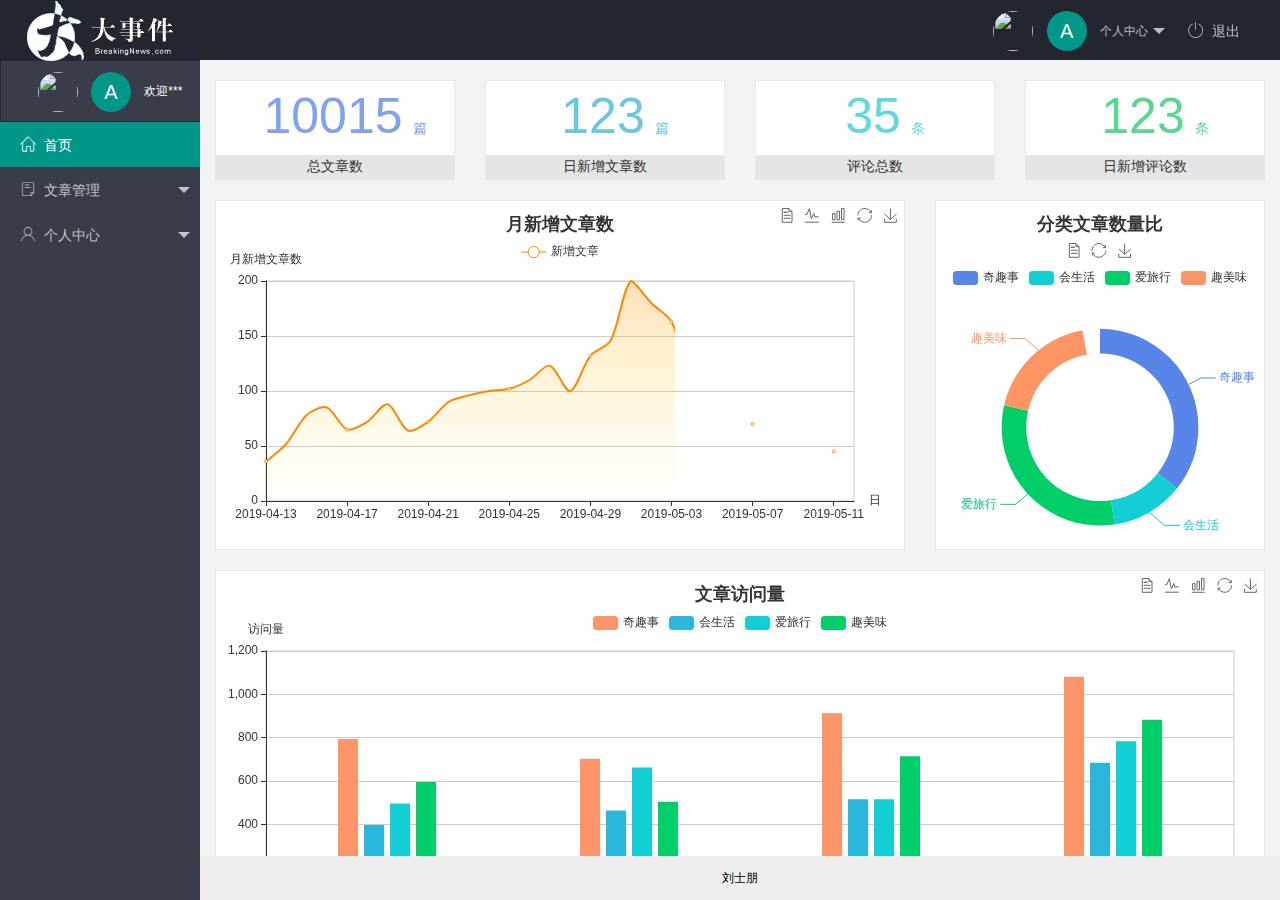
==== commit e3645da0: "用户文件完后" ====
--- a/index.html
+++ b/index.html
@@ -35,9 +35,9 @@
                         个人中心
                     </a>
                     <dl class="layui-nav-child">
-                        <dd><a href="">基本资料</a></dd>
-                        <dd><a href="">更换头像</a></dd>
-                        <dd><a href="">重置密码</a></dd>
+                        <dd><a href="./uesr/user_info.html" target="fm">基本资料</a></dd>
+                        <dd><a href="./uesr/user_avatar.html" target="fm">更换头像</a></dd>
+                        <dd><a href="./uesr/user_pwd.html" target="fm">重置密码</a></dd>
                     </dl>
                 </li>
                 <li class="layui-nav-item" lay-header-event="menuRight" lay-unselect>
@@ -50,7 +50,7 @@
             <div class="layui-side-scroll">
                 <div class="userinfo">
                     <img src="https://tva1.sinaimg.cn/crop.0.0.118.118.180/5db11ff4gw1e77d3nqrv8j203b03cweg.jpg"
-                        class="layui-nav-img">
+                        class="layui-nav-img" id="nihao">
                     <span class="text-avatar">A</span>
 
                     <span id="welcome">欢迎***</span>
@@ -73,9 +73,9 @@
                     <li class="layui-nav-item">
                         <a href="javascript:;"><span class="iconfont icon-user"></span>个人中心</a>
                         <dl class="layui-nav-child">
-                            <dd><a href="javascript:;">基本资料</a></dd>
-                            <dd><a href="javascript:;">更换头像</a></dd>
-                            <dd><a href="javascript:;">重置密码</a></dd>
+                            <dd><a href="./uesr/user_info.html" target="fm">基本资料</a></dd>
+                            <dd><a href="./uesr/user_avatar.html" target="fm">更换头像</a></dd>
+                            <dd><a href="./uesr/user_pwd.html" target="fm">重置密码</a></dd>
                         </dl>
                     </li>
                 </ul>
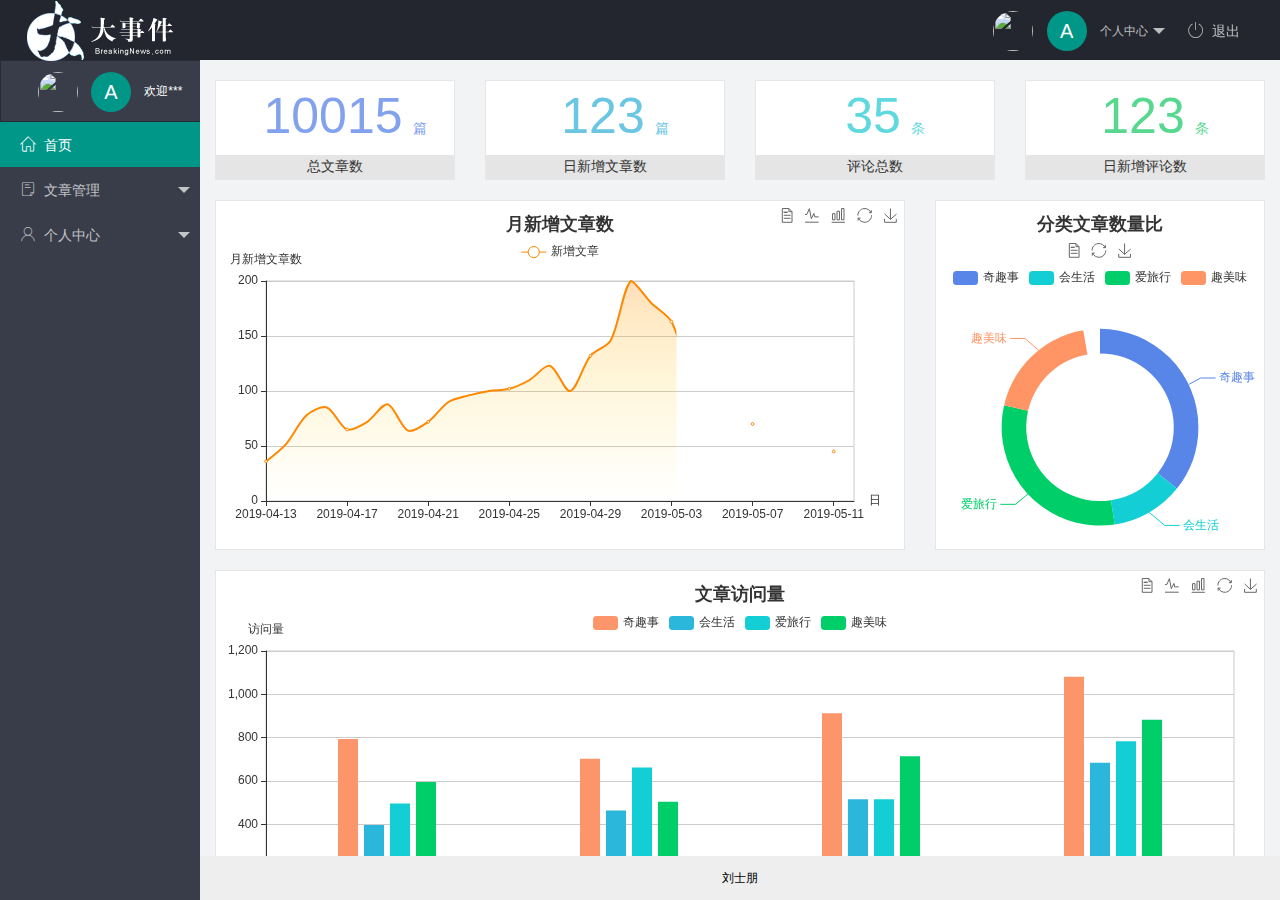
==== commit ae10c0ba: "wancheng" ====
--- a/index.html
+++ b/index.html
@@ -65,9 +65,12 @@
                     <li class="layui-nav-item ">
                         <a class="" href="javascript:;"><span class="iconfont icon-16"></span>文章管理</a>
                         <dl class="layui-nav-child  ">
-                            <dd><a href="javascript:;"><i class="layui-icon layui-icon-app"></i>文章类别</a></dd>
-                            <dd><a href="javascript:;"><i class="layui-icon layui-icon-app"></i>文章列表</a></dd>
-                            <dd><a href="javascript:;"><i class="layui-icon layui-icon-app"></i>发布文章</a></dd>
+                            <dd><a href="./art_cate/art_cate.html" target="fm"><i
+                                        class="layui-icon layui-icon-app"></i>文章类别</a></dd>
+                            <dd><a href="./art_cate/art_list.html" target="fm"><i
+                                        class="layui-icon layui-icon-app"></i>文章列表</a></dd>
+                            <dd><a href="./art_cate/art_pub.html" target="fm"><i
+                                        class="layui-icon layui-icon-app"></i>发布文章</a></dd>
                         </dl>
                     </li>
                     <li class="layui-nav-item">
